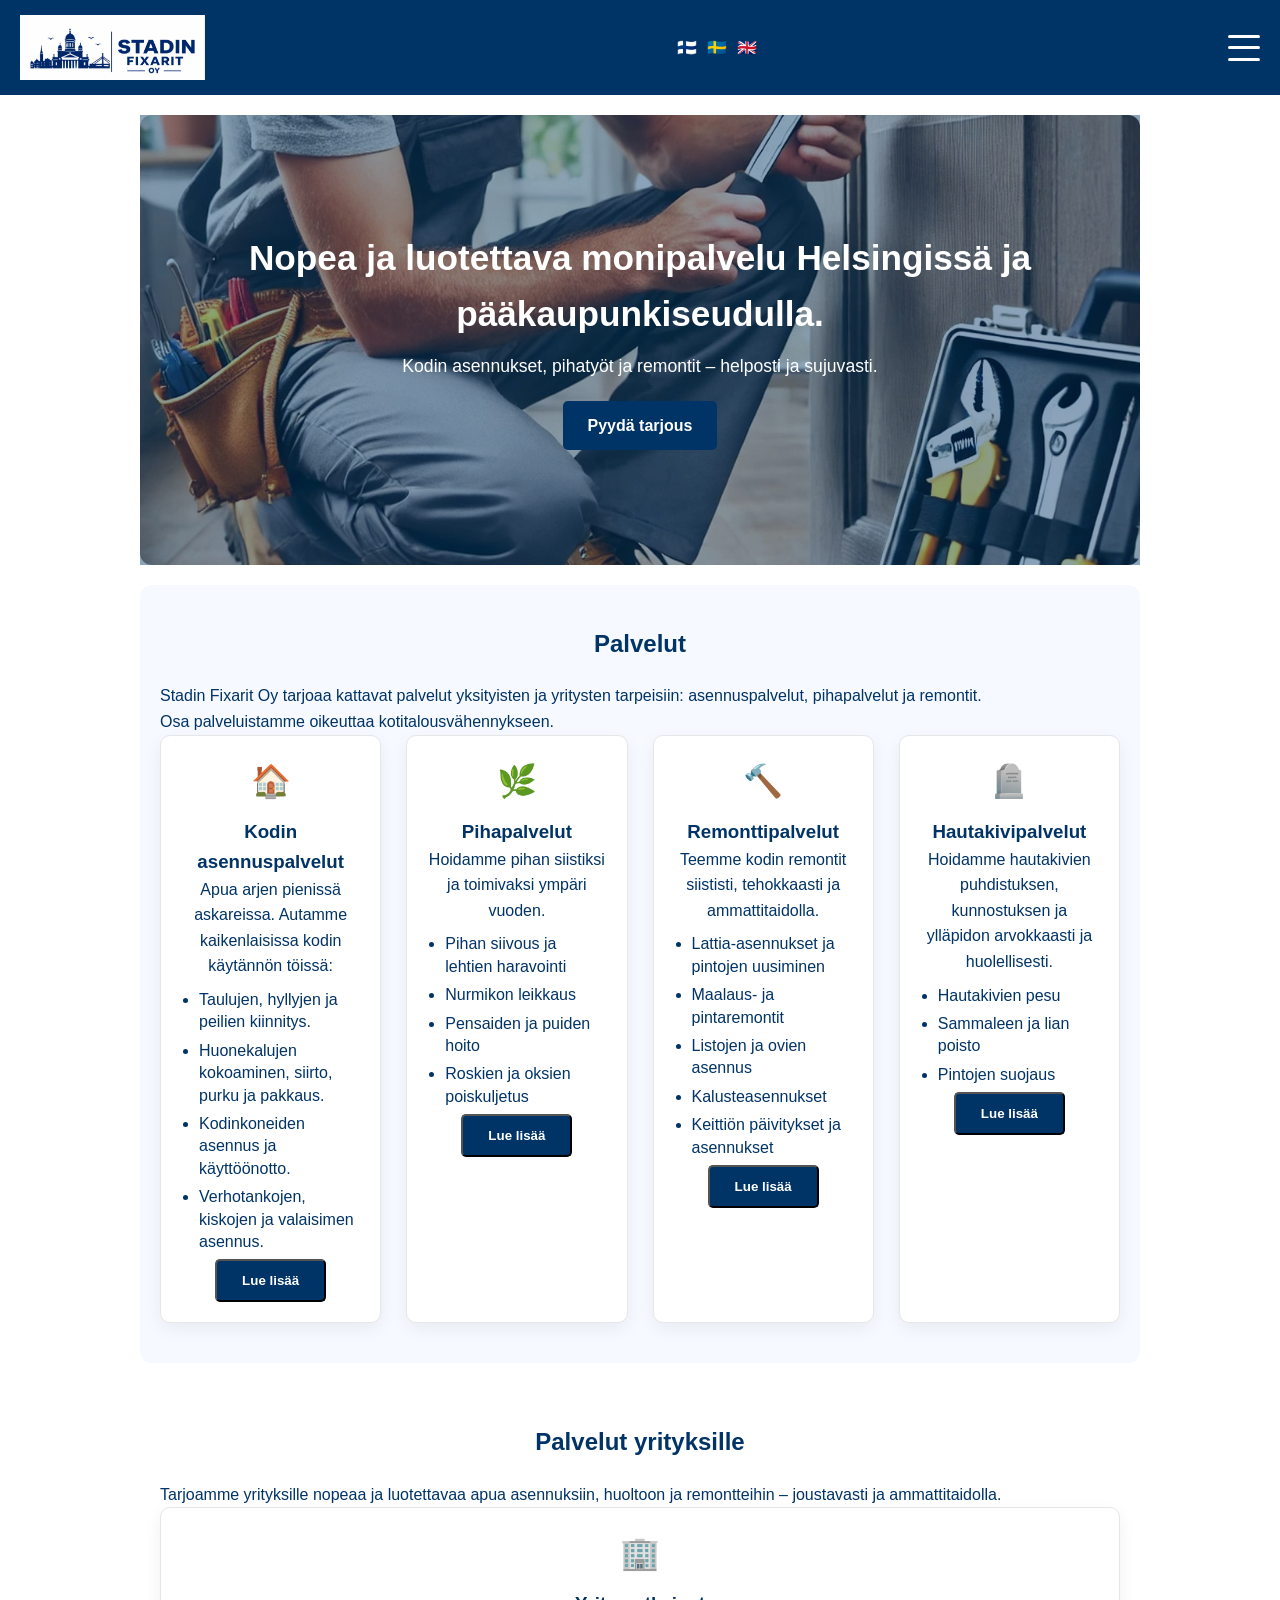
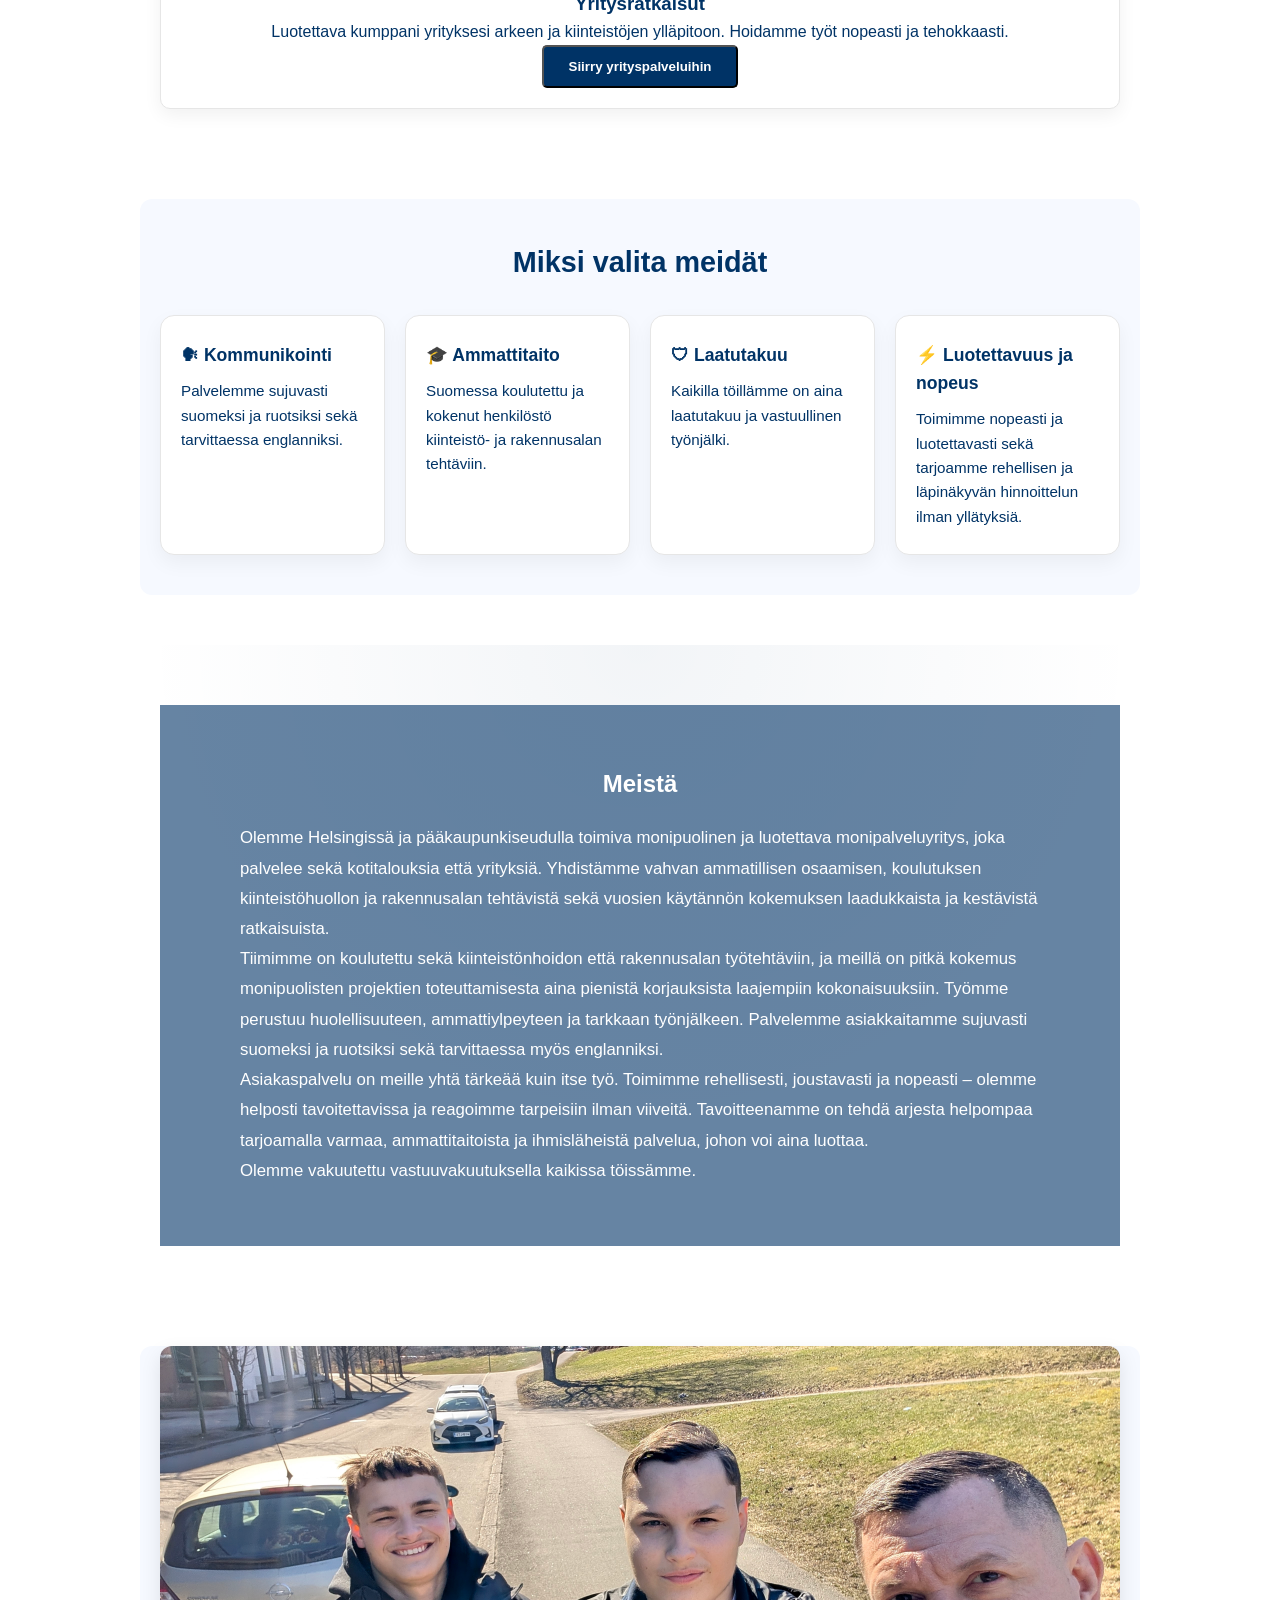
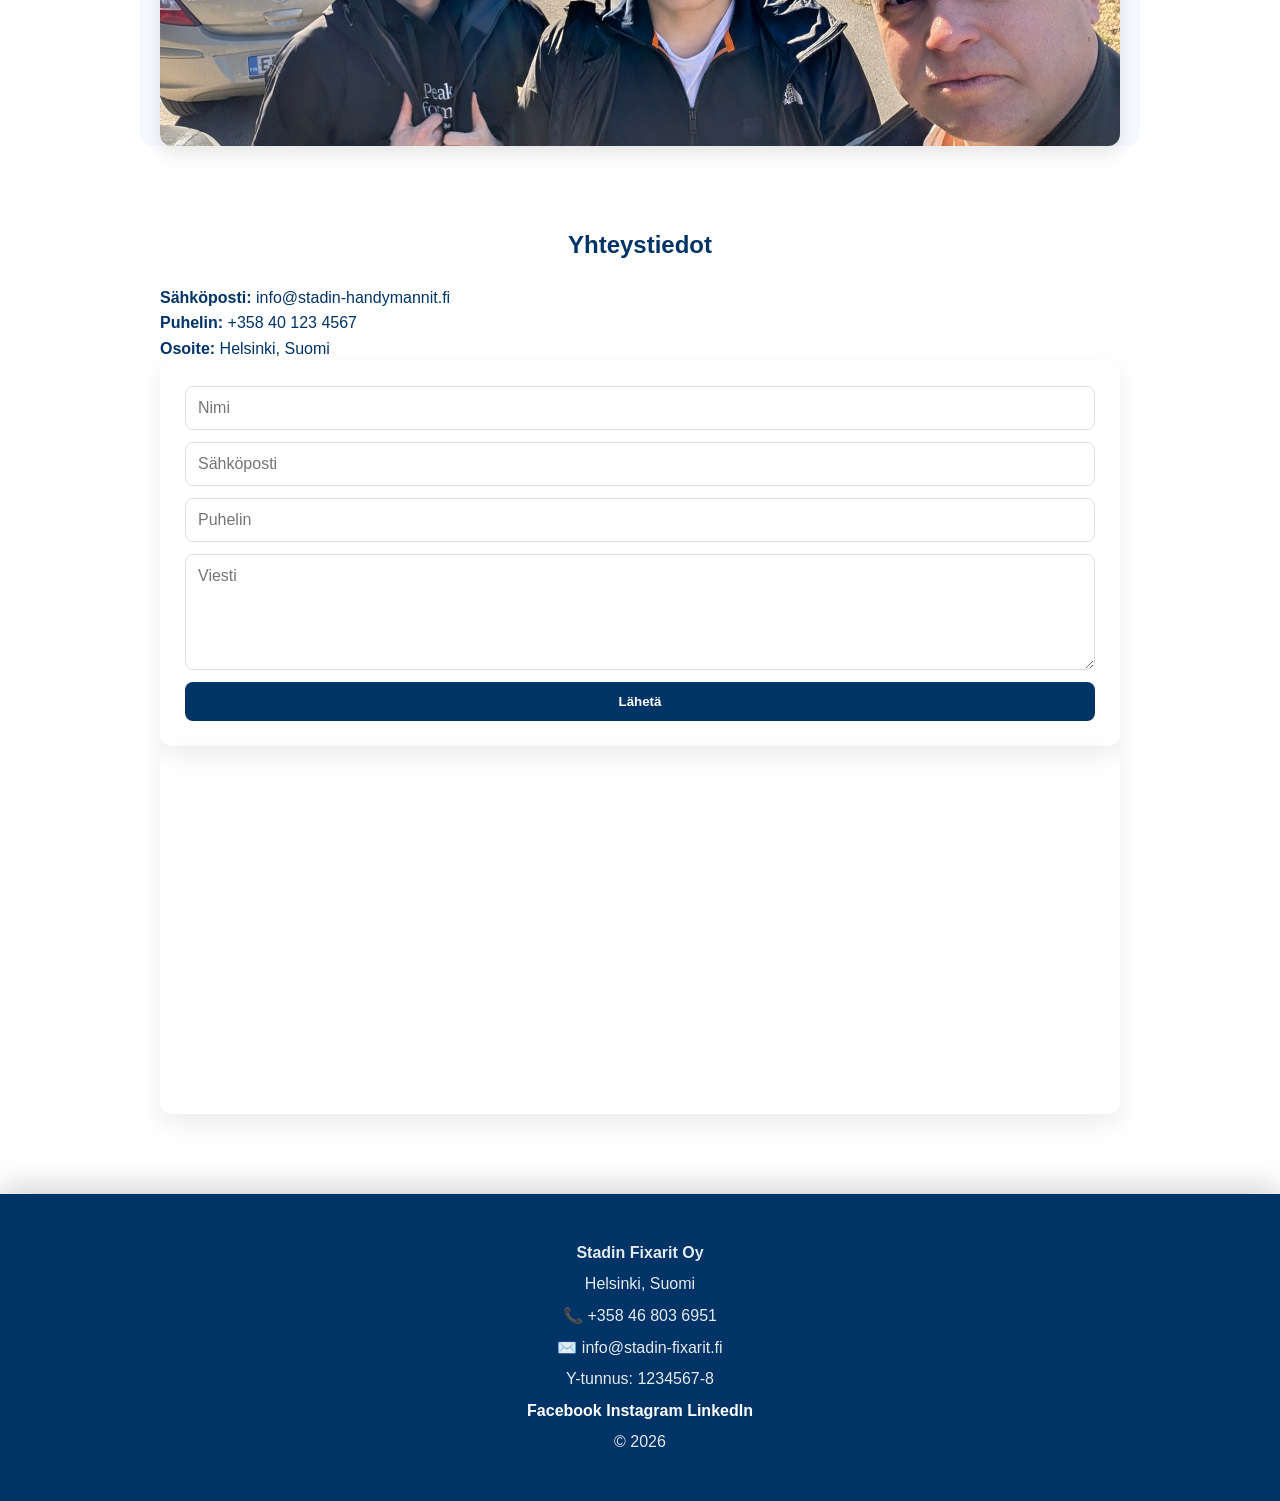
==== index.html @ 9ef8ba0a "Refactor business section in index.html Updated the business section to improve clarity and structur" ====
<!DOCTYPE html>
<html lang="fi">
<head>
    <meta charset="UTF-8">
    <meta name="viewport" content="width=device-width, initial-scale=1.0">
    <title>Stadin Fixarit Oy</title>
    <link rel="stylesheet" href="css/style.css">
</head>
    <script type="text/javascript"> window.$crisp=[];window.CRISP_WEBSITE_ID="c980afcf-02e9-4bbd-a864-83d0c5dd70b5";(function(){ d=document;s=d.createElement("script"); s.src="https://client.crisp.chat/l.js"; s.async=1;d.getElementsByTagName("head")[0].appendChild(s);})(); </script>
<body>

<header>
    <div class="logo">
    <a href="index.html">
        <img src="images/logo2.png" alt="Stadin Fixarit Oy">
    </a>
    </div>

    <div class="lang-switch">
        <span onclick="setLang('fi')">🇫🇮</span>
        <span onclick="setLang('sv')">🇸🇪</span>
        <span onclick="setLang('en')">🇬🇧</span>
    </div>

    <nav>
        <div class="menu" id="menu">

    <!-- HUVUD -->
    <a href="index.html" data-translate="navHome">Etusivu</a>

    <!-- RUBRIK -->
    <div class="menu-section" data-translate="menuServices">
        Palvelut
    </div>

    <a href="kodin-asennuspalvelut.html" data-translate="navInstall">
        Kodin asennuspalvelut
    </a>

    <a href="pihapalvelut.html" data-translate="navGarden">
        Pihapalvelut
    </a>

    <a href="remontti.html" data-translate="navRemontti">
        Remontti
    </a>

    <a href="hautakivipalvelut.html" data-translate="navGrave">
        Hautakivipalvelut
    </a>

    <!-- INFO -->
    <div class="menu-section" data-translate="menuCompany">
        Yritys
    </div>
            
        <a href="yrityksille.html" data-translate="navBusiness">
    Yrityksille
        </a>    

    <a href="index.html#meista" data-translate="navAbout">
        Meistä
    </a>

    <a href="index.html#yhteystiedot" data-translate="navContact">
        Yhteystiedot
    </a>

    <!-- CTA -->
    <a href="index.html#yhteystiedot" class="menu-cta" data-translate="ctaOffer">
        Pyydä tarjous
    </a>

    <!-- BACK -->
    <a href="index.html" class="menu-back" data-translate="backButton">
        ← Takaisin
    </a>

        </div>

        <div class="hamburger" id="hamburger">
            <div></div>
            <div></div>
            <div></div>
        </div>
    </nav>
</header>
    
    <div class="menu-overlay" id="overlay"></div>
<!-- HERO -->
<section id="hero" style="background-image: url('images/hero1-index.jpg');">
    <div class="hero-container">
        <div class="hero-content">
            <h1 data-translate="heroTitle">
                Nopea ja luotettava monipalvelu Helsingissä ja pääkaupunkiseudulla.
            </h1>

            <p data-translate="heroText">
                Kodin asennukset, pihatyöt ja remontit – helposti ja sujuvasti.
            </p>

            <a href="#yhteystiedot" class="cta-button" data-translate="heroCta">
                Pyydä tarjous
            </a>
        </div>
    </div>
</section>

<!-- SERVICES -->
<section id="palvelut" class="services-section">

    <h2 data-translate="servicesTitle">Palvelut</h2>

    <p data-translate="servicesText">
        Stadin Fixarit Oy tarjoaa kattavat palvelut yksityisten ja yritysten tarpeisiin: asennuspalvelut, pihapalvelut ja remontit. Meidän ammattitaitoinen tiimi takaa, että työ tehdään nopeasti, huolellisesti ja asiakkaan toiveiden mukaan.
    </p>
    <p data-translate="taxBenefit">
    Osa palveluistamme oikeuttaa kotitalousvähennykseen.
</p>

    <div class="services-container">

       <a href="kodin-asennuspalvelut.html" class="service-item">
    <div class="icon">🏠</div>

    <h3 data-translate="service1Title">Kodin asennuspalvelut.</h3>

    <p data-translate="service1Intro">
        Apua arjen pienissä askareissa. Autamme kaikenlaisissa kodin käytännön töissä:
    </p>

    <ul>
        <li data-translate="service1List1">Taulujen, hyllyjen ja peilien kiinnitys.</li>
        <li data-translate="service1List2">Huonekalujen kokoaminen, siirto, purku ja pakkaus.</li>
        <li data-translate="service1List3">Kodinkoneiden asennus ja käyttöönotto.</li>
        <li data-translate="service1List4">Verhotankojen, kiskojen ja valaisimen asennus.</li>
    </ul>

    <button class="cta-button" data-translate="service1Btn">Lue lisää</button>
       </a>
        
        <a href="pihapalvelut.html" class="service-item">
    <div class="icon">🌿</div>

    <h3 data-translate="gardenTitle">Pihapalvelut</h3>

    <p data-translate="gardenText">
        Hoidamme pihan siistiksi ja toimivaksi ympäri vuoden.
    </p>

    <ul>
        <li data-translate="gardenList1">Pihan siivous ja lehtien haravointi.</li>
        <li data-translate="gardenList2">Nurmikon ja pensaiden leikkaus.</li>
        <li data-translate="gardenList3">Puunkaato ja raivaus.</li>
        <li data-translate="gardenList4">Lumityöt ja hiekoitus.</li>
    </ul>

    <button class="cta-button" data-translate="gardenBtn">Lue lisää</button>
        </a>

        <a href="remontti.html" class="service-item">
    <div class="icon">🔨</div>

    <h3 data-translate="remonttiTitle">Remonttipalvelut</h3>

    <p data-translate="remonttiText">
        Teemme kodin remontit siististi, tehokkaasti ja ammattitaidolla.
    </p>

    <ul>
        <li data-translate="remonttiList1">Lattia-asennukset ja pintojen uusiminen.</li>
        <li data-translate="remonttiList2">Ovien, listojen ja kalusteiden asennus.</li>
        <li data-translate="remonttiList3">Kylpyhuoneen ja keittiön pienremontit.</li>
        <li data-translate="remonttiList4">Maalaus- ja pintaremontit.</li>
        <li data-translate="remonttiList5">Purku- ja korjaustyöt.</li>
    </ul>

    <button class="cta-button" data-translate="remonttiBtn">Lue lisää</button>
        </a>

        <a href="hautakivipalvelut.html" class="service-item">
    <div class="icon">🪦</div>

    <h3 data-translate="graveTitle">Hautakivipalvelut</h3>

    <p data-translate="graveText">
        Hoidamme hautakivien puhdistuksen, kunnostuksen ja ylläpidon arvokkaasti ja huolellisesti.
    </p>

    <ul>
        <li data-translate="graveList1">Hautakivien suoristus ja huolto.</li>
        <li data-translate="graveList2">Hautakivien puhdistus ja hoito.</li>
        <li data-translate="graveList3">Hautapaikan siistiminen ja ylläpito.</li>
    </ul>

    <button class="cta-button" data-translate="graveBtn">Lue lisää</button>
        </a>

    </div>
</section>

    <!-- SERVICES STYLE BUSINESS SECTION -->
<section class="services-section">

  <h2 data-translate="businessHighlightTitle">
    Palvelut yrityksille
  </h2>

  <p data-translate="businessHighlightText">
    Tarjoamme yrityksille nopeaa ja luotettavaa apua asennuksiin, huoltoon ja remontteihin.
  </p>

  <div class="services-container">

    <a href="yrityksille.html" class="service-item business">

      <div class="icon">🏢</div>

      <h3 data-translate="businessCardTitle">
        Yritysratkaisut
      </h3>

      <p data-translate="businessCardText">
        Luotettava kumppani yrityksesi arkeen ja kiinteistöjen ylläpitoon.
      </p>

      <button class="cta-button" data-translate="businessCardCta">
        Siirry yrityspalveluihin
      </button>

    </a>

  </div>

</section>
    
<section class="trust-section">

    <h2 data-translate="trustTitle"></h2>

    <div class="trust-grid">

        <div class="trust-card">
            <h3 data-translate="trust1Title"></h3>
            <p data-translate="trust1Text"></p>
        </div>

        <div class="trust-card">
            <h3 data-translate="trust2Title"></h3>
            <p data-translate="trust2Text"></p>
        </div>

        <div class="trust-card">
            <h3 data-translate="trust3Title"></h3>
            <p data-translate="trust3Text"></p>
        </div>

        <div class="trust-card">
            <h3 data-translate="trust4Title"></h3>
            <p data-translate="trust4Text"></p>
        </div>

    </div>

</section>
<!-- MEISTÄ -->
<section id="about" class="about-section">
    <div class="about-overlay">
        <div class="about-content">

            <h2 data-translate="aboutTitle">Meistä</h2>

            <p data-translate="aboutText1"></p>
<p data-translate="aboutText2"></p>
<p data-translate="aboutText3"></p>
            
<p data-translate="insurance">
    Olemme vakuutettu vastuuvakuutuksella kaikissa töissämme.
</p>
        </div>
    </div>
</section>

<section class="image-section">
    <img src="images/your-image.jpg" alt="Stadin Handymannit työssä">
</section>

<!-- CONTACT -->
<section id="yhteystiedot" class="contact-section">

    <h2 data-translate="contactTitle">Yhteystiedot</h2>

    <div class="contact-container">

        <div class="contact-info">
            <p><strong data-translate="emailLabel">Sähköposti:</strong> info@stadin-handymannit.fi</p>
            <p><strong data-translate="phoneLabel">Puhelin:</strong> +358 40 123 4567</p>
            <p><strong data-translate="addressLabel">Osoite:</strong> Helsinki, Suomi</p>
        </div>

        <form action="https://formspree.io/f/xwvarbkg" method="POST">
            <input type="text" name="name" data-placeholder="name" placeholder="Nimi" required>
            <input type="email" name="email" data-placeholder="email" placeholder="Sähköposti" required>
            <input type="text" name="phone" data-placeholder="phone" placeholder="Puhelin" required>
            <textarea name="message" data-placeholder="message" placeholder="Viesti" rows="5" required></textarea>

            <input type="text" name="_gotcha" style="display:none">
            <button type="submit" data-translate="submit">Lähetä</button>
        </form>

    </div>

    <div class="map">
        <iframe 
            src="https://www.google.com/maps?q=Helsinki&output=embed"
            width="100%" 
            height="300" 
            style="border:0;" 
            loading="lazy">
        </iframe>
    </div>

</section>

<!-- FOOTER -->
<footer>
    <p><strong>Stadin Fixarit Oy</strong></p>

    <p data-translate="footerLocation">Helsinki, Suomi</p>
    <p>📞 +358 46 803 6951</p>
    <p>✉️ info@stadin-fixarit.fi</p>

    <p data-translate="footerBusinessId">Y-tunnus: 1234567-8</p>

    <div class="social-links">
        <a href="#" data-translate="facebook">Facebook</a>
        <a href="#" data-translate="instagram">Instagram</a>
        <a href="#" data-translate="linkedin">LinkedIn</a>
    </div>

    <p>© 2026</p>
</footer>

<script src="js/script.js"></script>
<script src="js/lang.js"></script>
</body>
</html>
---- css/style.css ----
/* =========================
   RESET
========================= */
* {
    margin: 0;
    padding: 0;
    box-sizing: border-box;
}

html {
  scroll-behavior: smooth;
}

section {
  scroll-margin-top: 90px;
}
body {
    font-family: Arial, sans-serif;
    background: #ffffff;
    color: #003366;
    line-height: 1.6;
}

/* =========================
   HEADER
========================= */
header {
    background: #003366;
    color: #ffffff;
    padding: 15px 20px;
    display: flex;
    justify-content: space-between;
    align-items: center;
    position: sticky;
    top: 0;
    z-index: 1000;
}

.logo {
    font-weight: 700;
    font-size: 1.6rem;
}
/* LOGO IMAGE */
.logo img {
    height: 90px;
    width: auto;
    display: block;
}
.hamburger {
    display: flex; /* ÄNDRA denna rad */
    flex-direction: column;
    justify-content: space-between;
    width: 32px;
    height: 26px;
    cursor: pointer;
    z-index: 1100;
}

.hamburger div {
    width: 100%;
    height: 3px;
    background: #ffffff;
    border-radius: 2px;
    transition: 0.3s; 
}



/* =========================
   HERO (INDEX LIGHT VERSION)
========================= */
#hero {
    position: relative;
    min-height: 450px;
    display: flex;
    align-items: center;
    justify-content: center;
    padding: 40px 20px;
    background: linear-gradient(135deg, #e6f0ff, #ffffff);
    color: #003366;
}

.hero-container {
    text-align: center;
    max-width: 900px;
}

.hero-container h1 {
    font-size: 2.2rem;
    margin-bottom: 10px;
}

.hero-container p {
    font-size: 1.1rem;
    margin-bottom: 20px;
}

/* =========================
   SERVICES (INDEX CARDS)
========================= */
.services-container {
    display: flex;
    flex-wrap: wrap;
    gap: 20px;
    justify-content: center;
}

.service-item {
    flex: 1 1 250px;
    background: #e6f0ff;
    padding: 20px;
    border-radius: 10px;
    text-align: center;
    text-decoration: none;
    color: #003366;
    transition: 0.3s;
}

.service-item:hover {
    transform: translateY(-6px);
    box-shadow: 0 10px 20px rgba(0,0,0,0.1);
}

.service-item .icon {
    font-size: 2rem;
    margin-bottom: 10px;
}
.service-item ul {
    text-align: left;
    padding-left: 18px;
    margin-top: 10px;
}

.service-item li {
    text-align: left;
    margin-bottom: 6px;
    line-height: 1.4;
}
/* =========================
   ABOUT + CONTACT
========================= */
section {
    padding: 40px 20px;
    max-width: 1000px;
    margin: 20px auto;
}

h2 {
    text-align: center;
    margin-bottom: 20px;
}

/* =========================
   CTA BUTTON
========================= */
.cta-button {
    display: inline-block;
    padding: 12px 25px;
    background: #003366;
    color: #ffffff;
    border-radius: 5px;
    text-decoration: none;
    font-weight: 700;
}

/* =========================
   FOOTER
========================= */
footer {
    text-align: center;
    padding: 40px 20px;
    background: #003366; /* samma som header */
    color: #ffffff;
    margin-top: 40px;
}

/* valfritt: gör text lite snyggare */
footer p {
    margin: 6px 0;
    opacity: 0.9;
}

/* länkar i footer */
footer a {
    color: #ffffff;
    text-decoration: none;
    font-weight: 600;
}

footer a:hover {
    text-decoration: underline;
}
footer {
    box-shadow: 0 -10px 25px rgba(0,0,0,0.15);
}
/* =========================
   MOBILE
========================= */
@media (max-width: 768px) {
    
    .hamburger {
        display: flex;
    }

    #hero h1 {
        font-size: 1.6rem;
    }
}
/* LOGO MOBILE */
    .logo img {
        height: 65px;
    }
}
/* =========================
   CONTACT (PREMIUM LAYOUT)
========================= */

.contact-container {
    display: flex;
    gap: 30px;
    align-items: stretch;
    flex-wrap: wrap;
}

/* FORMULÄR */
.contact-container form {
    flex: 1;
    min-width: 280px;
    background: #ffffff;
    padding: 25px;
    border-radius: 12px;
    box-shadow: 0 10px 25px rgba(0,0,0,0.08);
    display: flex;
    flex-direction: column;
    gap: 12px;
}

/* INPUT FIELDS */
.contact-container input,
.contact-container textarea {
    width: 100%;
    padding: 12px;
    border: 1px solid #ddd;
    border-radius: 8px;
    font-size: 1rem;
    outline: none;
    transition: 0.3s;
    font-family: Arial, sans-serif;
}

.contact-container input:focus,
.contact-container textarea:focus {
    border-color: #003366;
    box-shadow: 0 0 0 3px rgba(0,51,102,0.1);
}

/* KNAPP (form submit) */
.contact-container button {
    padding: 12px;
    background: #003366;
    color: #ffffff;
    border: none;
    border-radius: 8px;
    font-weight: 700;
    cursor: pointer;
    transition: 0.3s;
}

.contact-container button:hover {
    background: #002244;
}

/* GOOGLE MAPS */
.map {
    flex: 1;
    min-width: 280px;
    border-radius: 12px;
    overflow: hidden;
    box-shadow: 0 10px 25px rgba(0,0,0,0.08);
}

.map iframe {
    width: 100%;
    height: 100%;
    min-height: 360px;
    border: 0;
}

/* MOBILE FIX */
@media (max-width: 768px) {
    .contact-container {
        flex-direction: column;
    }

    .map iframe {
        min-height: 250px;
    }
}
#hero {
    position: relative;
    min-height: 450px;
    display: flex;
    align-items: center;
    justify-content: center;
    padding: 40px 20px;
    background-size: cover;
    background-position: center;
    background-repeat: no-repeat;
    color: #ffffff;
}

#hero::before {
    content: "";
    position: absolute;
    inset: 0;
    background: rgba(0, 51, 102, 0.45);
}

.hero-container {
    position: relative;
    z-index: 1;
    text-align: center;
    max-width: 900px;
}
body.index #hero {
    background-image: url("../images/hero-index.jpg");
}

body.pihapalvelut #hero {
    background-image: url("../images/pihapalvelut.jpg");
}

body.remontti #hero {
    background-image: url("../images/remontti.jpg");
}

body.kodin-asennus #hero {
    background-image: url("../images/kodin-asennus.jpg");
}

body.hautakivipalvelut #hero {
    background-image: url("../images/hautakivi.jpg");
}
@media (max-width: 768px) {
    #hero {
        min-height: 300px;
        padding: 30px 15px;
    }
}

/* =========================
 IMAGE SECTION
}======================== */
.image-section {
    max-width: 1000px;
    margin: 40px auto;
    padding: 0 20px;
}

.image-section img {
    width: 100%;
    height: auto;
    max-height: 400px;
    object-fit: cover;
    border-radius: 12px;
    display: block;
    box-shadow: 0 8px 20px rgba(0,0,0,0.1);
}

.image-section img:hover {
    transform: scale(1.02);
    transition: 0.3s ease;
}

.lang-switch {
    display: flex;
    gap: 10px;
    align-items: center;
}

.lang-switch a {
    font-size: 1.3rem;
    text-decoration: none;
    transition: transform 0.2s;
}

.lang-switch a:hover {
    transform: scale(1.2);
}
/* SIDEMENU */
/* SIDEBAR MENU */
.menu {
    position: fixed;
    top: 0;
    right: -300px;
    width: 260px;
    height: 100%;
    background: #003366;
    display: flex;
    flex-direction: column;
    gap: 20px;
    padding: 80px 20px;
    transition: 0.3s ease;
    z-index: 1000;
}

.menu.active {
    right: 0;
}

.menu a {
    color: white;
    text-decoration: none;
    font-weight: 700;
}

/* OVERLAY */
.menu-overlay {
    position: fixed;
    top: 0;
    left: 0;
    width: 100%;
    height: 100%;
    background: rgba(0,0,0,0.4);
    opacity: 0;
    pointer-events: none;
    transition: 0.3s;
    z-index: 900;
}

.menu-overlay.active {
    opacity: 1;
    pointer-events: all;
}
/* =========================
   PREMIUM SECTION UPGRADE
   (safe override - no breaking changes)
========================= */

/* Generell section-lyft */
section {
    border-radius: 12px;
    transition: all 0.3s ease;
}

/* Alternating background för djup */
section:nth-of-type(even) {
    background: #f6f9ff;
}

section:nth-of-type(odd) {
    background: #ffffff;
}

/* Hover-känsla (subtil premium touch) */
section:hover {
    transform: translateY(-2px);
}

/* =========================
   PALVELUT / SERVICES GRID UPGRADE
========================= */

.services-container {
    display: grid;
    grid-template-columns: repeat(auto-fit, minmax(220px, 1fr));
    gap: 25px;
}

/* Lite mer “card premium” */
.service-item {
    background: #ffffff;
    border: 1px solid #e6e6e6;
    box-shadow: 0 6px 18px rgba(0,0,0,0.06);
}

/* hover förbättring */
.service-item:hover {
    transform: translateY(-6px);
    box-shadow: 0 12px 30px rgba(0,0,0,0.12);
}

/* =========================
   MEISTÄ / ABOUT PREMIUM FEEL
========================= */

#about {
    position: relative;
    padding: 60px 20px;
}

#about p {
    font-size: 1.05rem;
    max-width: 800px;
    margin: 0 auto;
    line-height: 1.8;
}

/* liten “story highlight” känsla */
#about::before {
    content: "";
    position: absolute;
    inset: 0;
    background: radial-gradient(circle at top, rgba(0,51,102,0.05), transparent 60%);
    pointer-events: none;
}
#about {
    position: relative;
    background: url("../images/about.jpg") center/cover no-repeat;
    color: #ffffff;
}
#about .about-content {
    position: relative;
    z-index: 2;
}
#about .about-overlay {
    background: rgba(0, 51, 102, 0.6);
    padding: 60px 20px;
}
/* =========================
   MOBILE IMPROVEMENTS
========================= */

@media (max-width: 768px) {
    section {
        margin: 10px;
        padding: 25px 15px;
    }

    .service-item:hover {
        transform: none;
    }

    #about .about-overlay {
        padding: 40px 15px;
    }
}
/* =========================
   TRUST SECTION (PREMIUM SAFE)
========================= */

.trust-section {
    max-width: 1000px;
    margin: 50px auto;
    padding: 40px 20px;
    text-align: center;
}

.trust-section h2 {
    margin-bottom: 30px;
    font-size: 1.8rem;
    color: #003366;
}

/* GRID */
.trust-grid {
    display: grid;
    grid-template-columns: repeat(auto-fit, minmax(220px, 1fr));
    gap: 20px;
}

/* CARD */
.trust-card {
    background: #ffffff;
    border-radius: 14px;
    padding: 25px 20px;
    border: 1px solid #e6e6e6;
    box-shadow: 0 8px 20px rgba(0,0,0,0.05);
    transition: all 0.3s ease;
    text-align: left;
}

/* HOVER */
.trust-card:hover {
    transform: translateY(-5px);
    box-shadow: 0 15px 35px rgba(0,0,0,0.12);
}

/* TITLE */
.trust-card h3 {
    margin-bottom: 10px;
    font-size: 1.1rem;
    color: #003366;
}

/* TEXT */
.trust-card p {
    font-size: 0.95rem;
    line-height: 1.6;
}

/* MOBILE SAFE */
@media (max-width: 768px) {
    .trust-section {
        padding: 30px 15px;
        margin: 30px auto;
    }

    .trust-card {
        padding: 20px 15px;
    }

    .trust-section h2 {
        font-size: 1.4rem;
    }
}
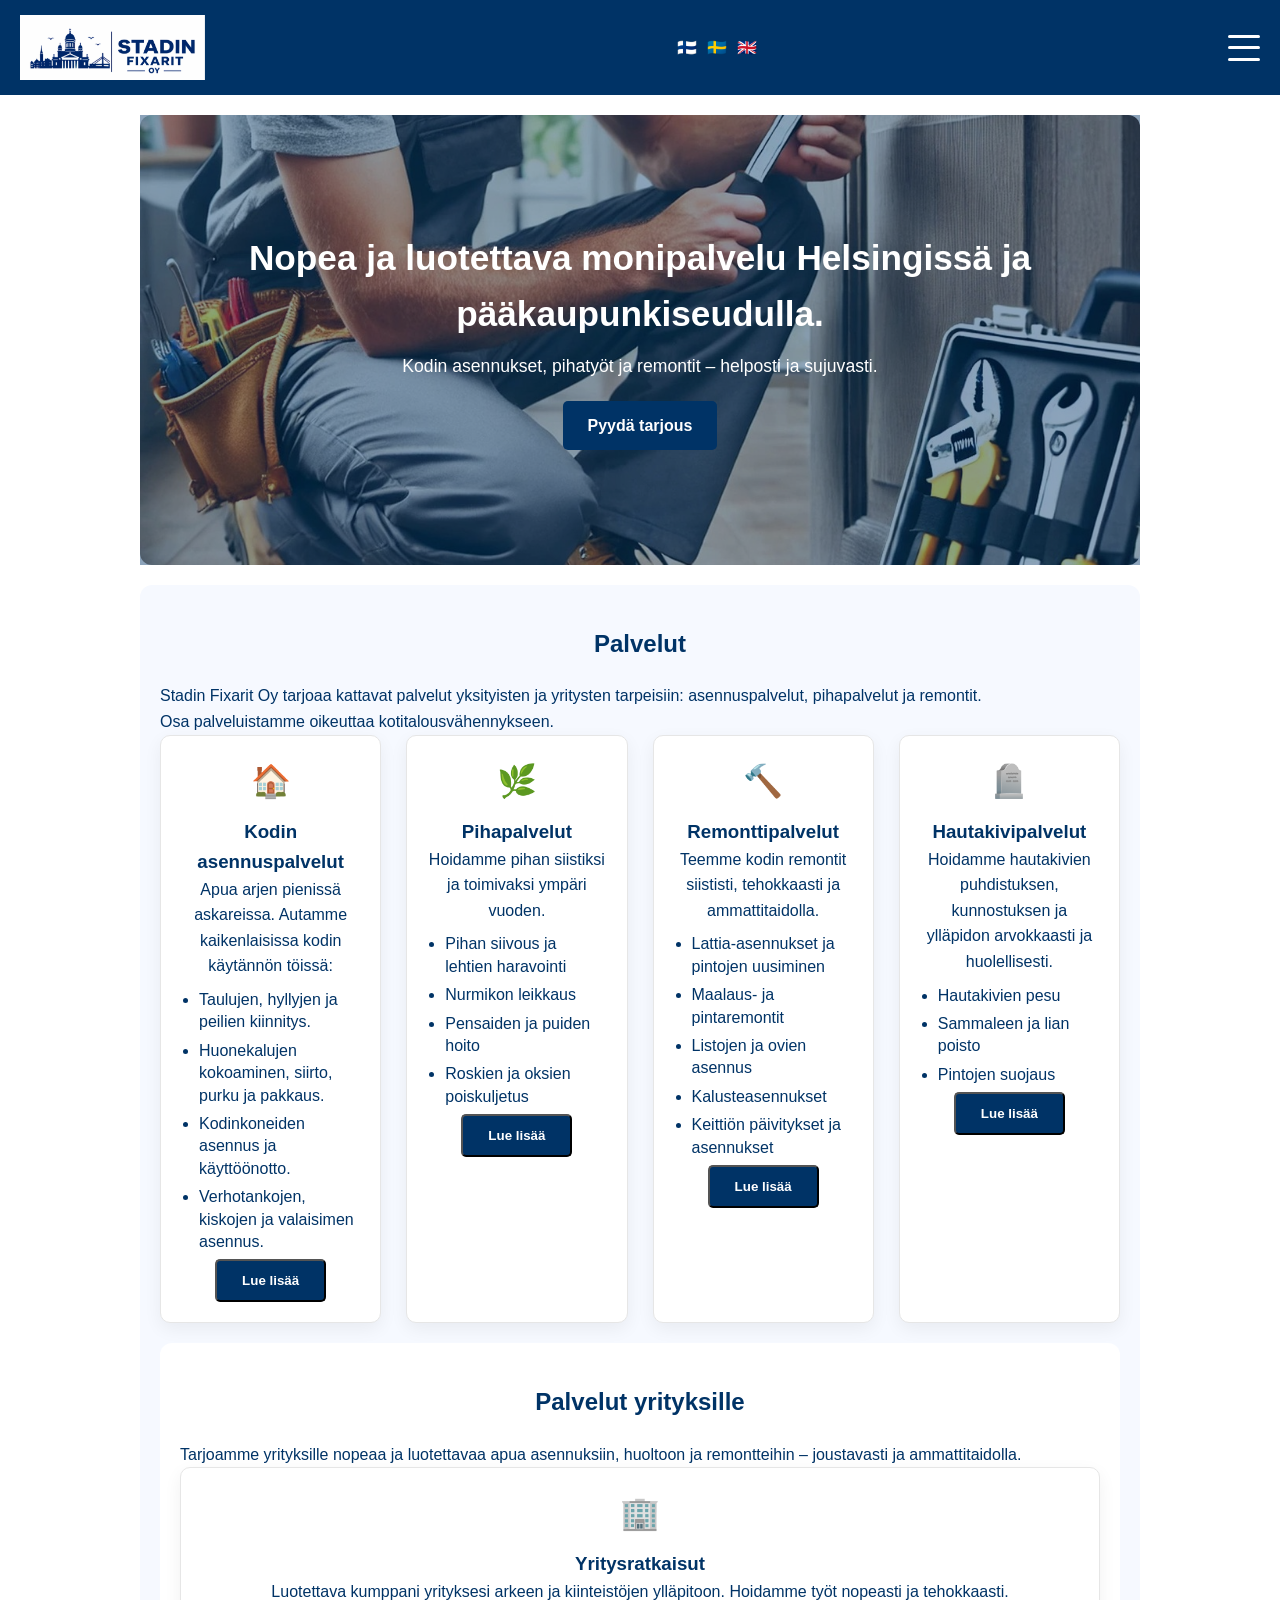
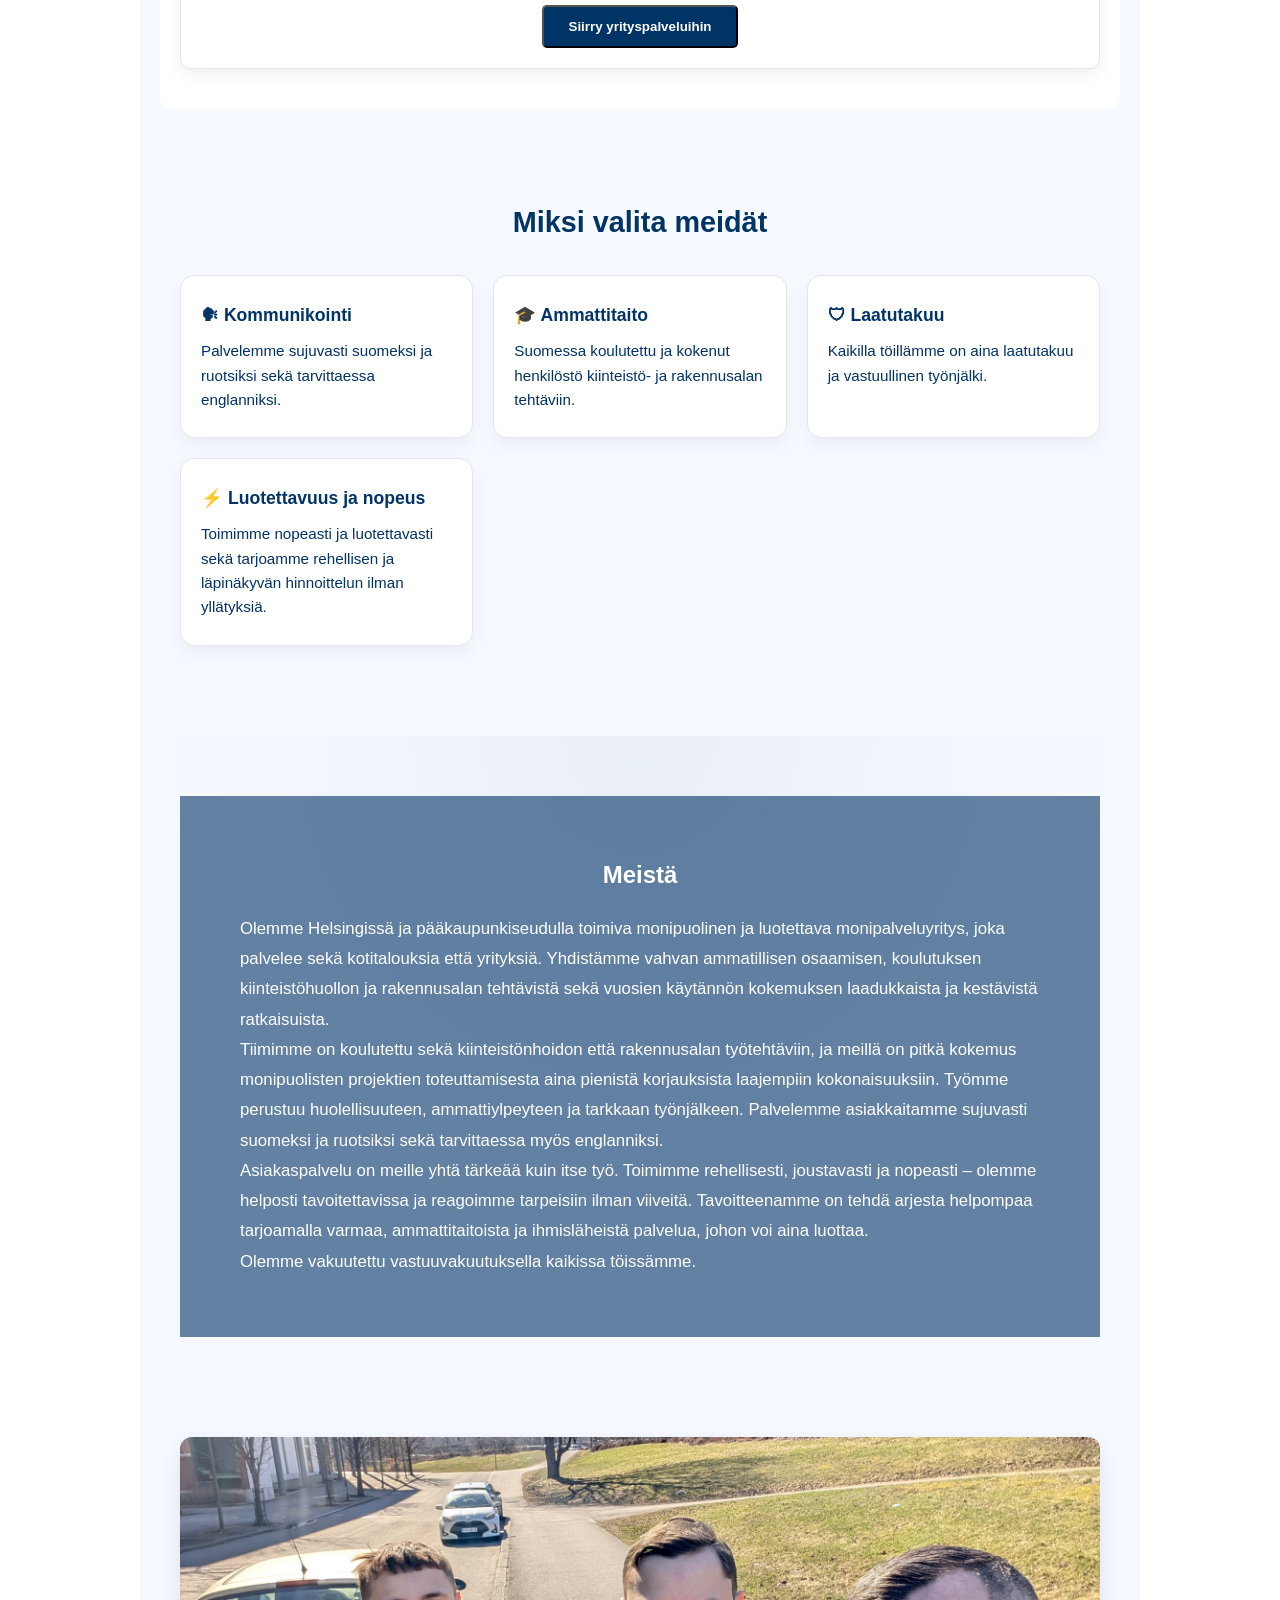
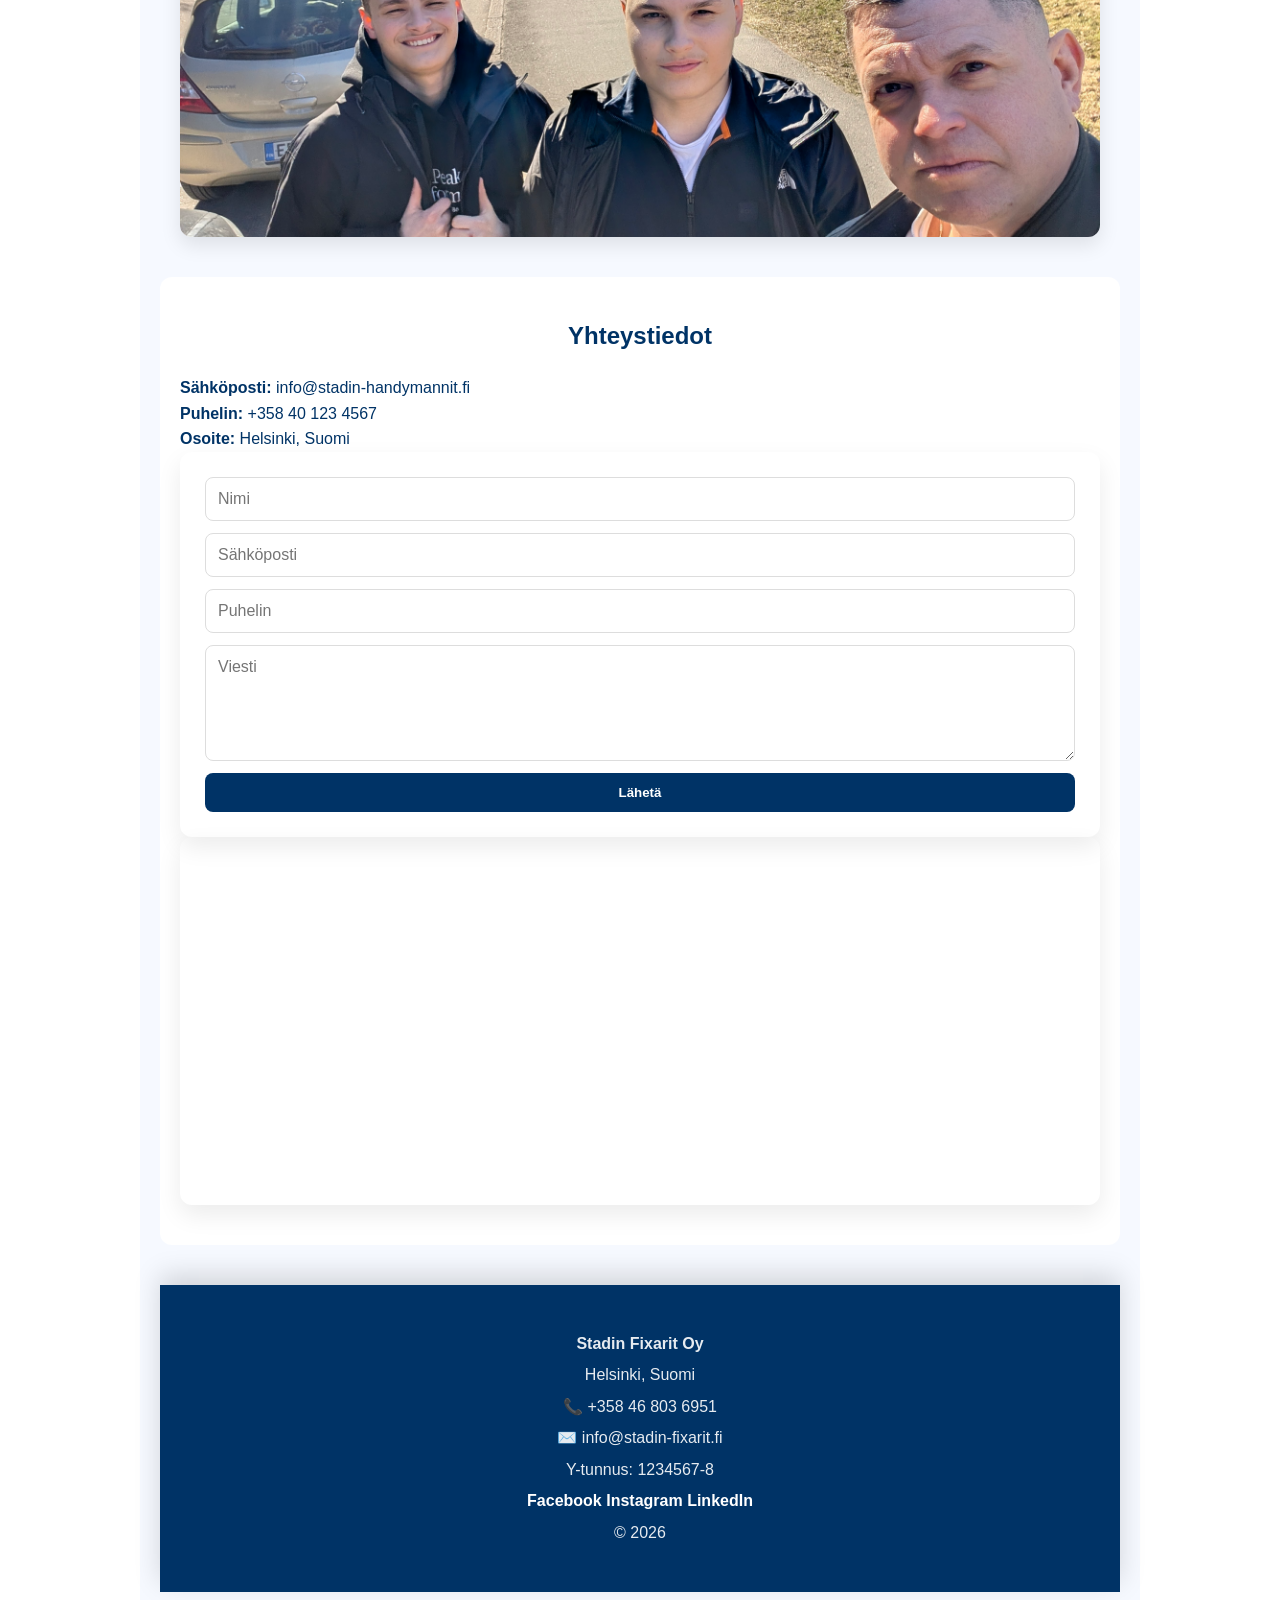
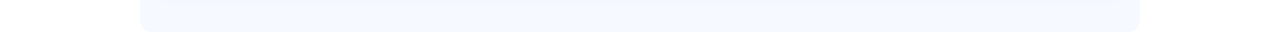
==== commit 22ca7355: "Refactor services section for improved structure Updated section labels and classes in the services " ====
--- a/index.html
+++ b/index.html
@@ -197,22 +197,25 @@
         </a>
 
     </div>
-</section>
 
     <!-- SERVICES STYLE BUSINESS SECTION -->
 <section class="services-section">
 
-  <h2 data-translate="businessHighlightTitle">
+  <!-- INTRO (kan behålla businessLabel) -->
+  <div class="section-label" data-translate="businessLabel"></div>
+
+  <h2 class="section-intro" data-translate="businessHighlightTitle">
     Palvelut yrityksille
   </h2>
 
-  <p data-translate="businessHighlightText">
+  <p class="section-intro-text" data-translate="businessHighlightText">
     Tarjoamme yrityksille nopeaa ja luotettavaa apua asennuksiin, huoltoon ja remontteihin.
   </p>
 
+  <!-- CARD AREA (EXAKT samma som services) -->
   <div class="services-container">
 
-    <a href="yrityksille.html" class="service-item business">
+    <a href="yrityksille.html" class="service-item">
 
       <div class="icon">🏢</div>
 
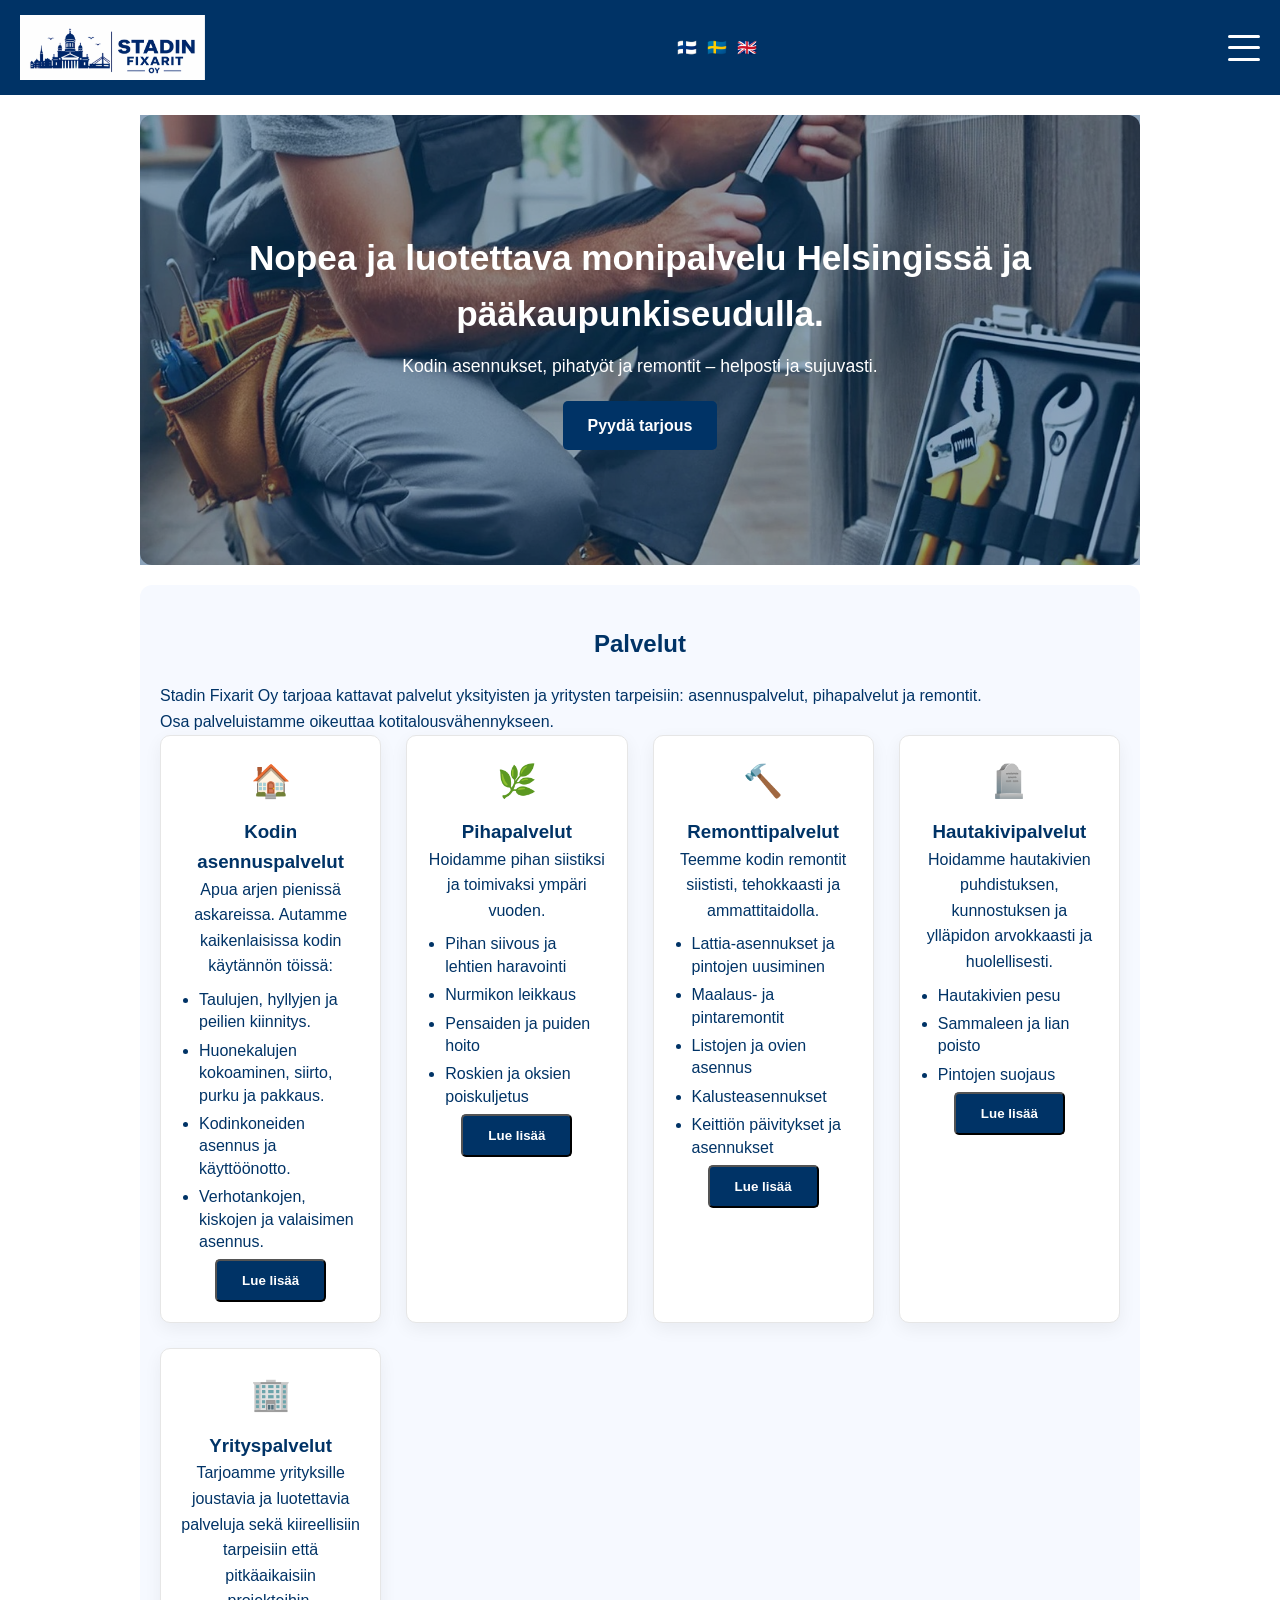
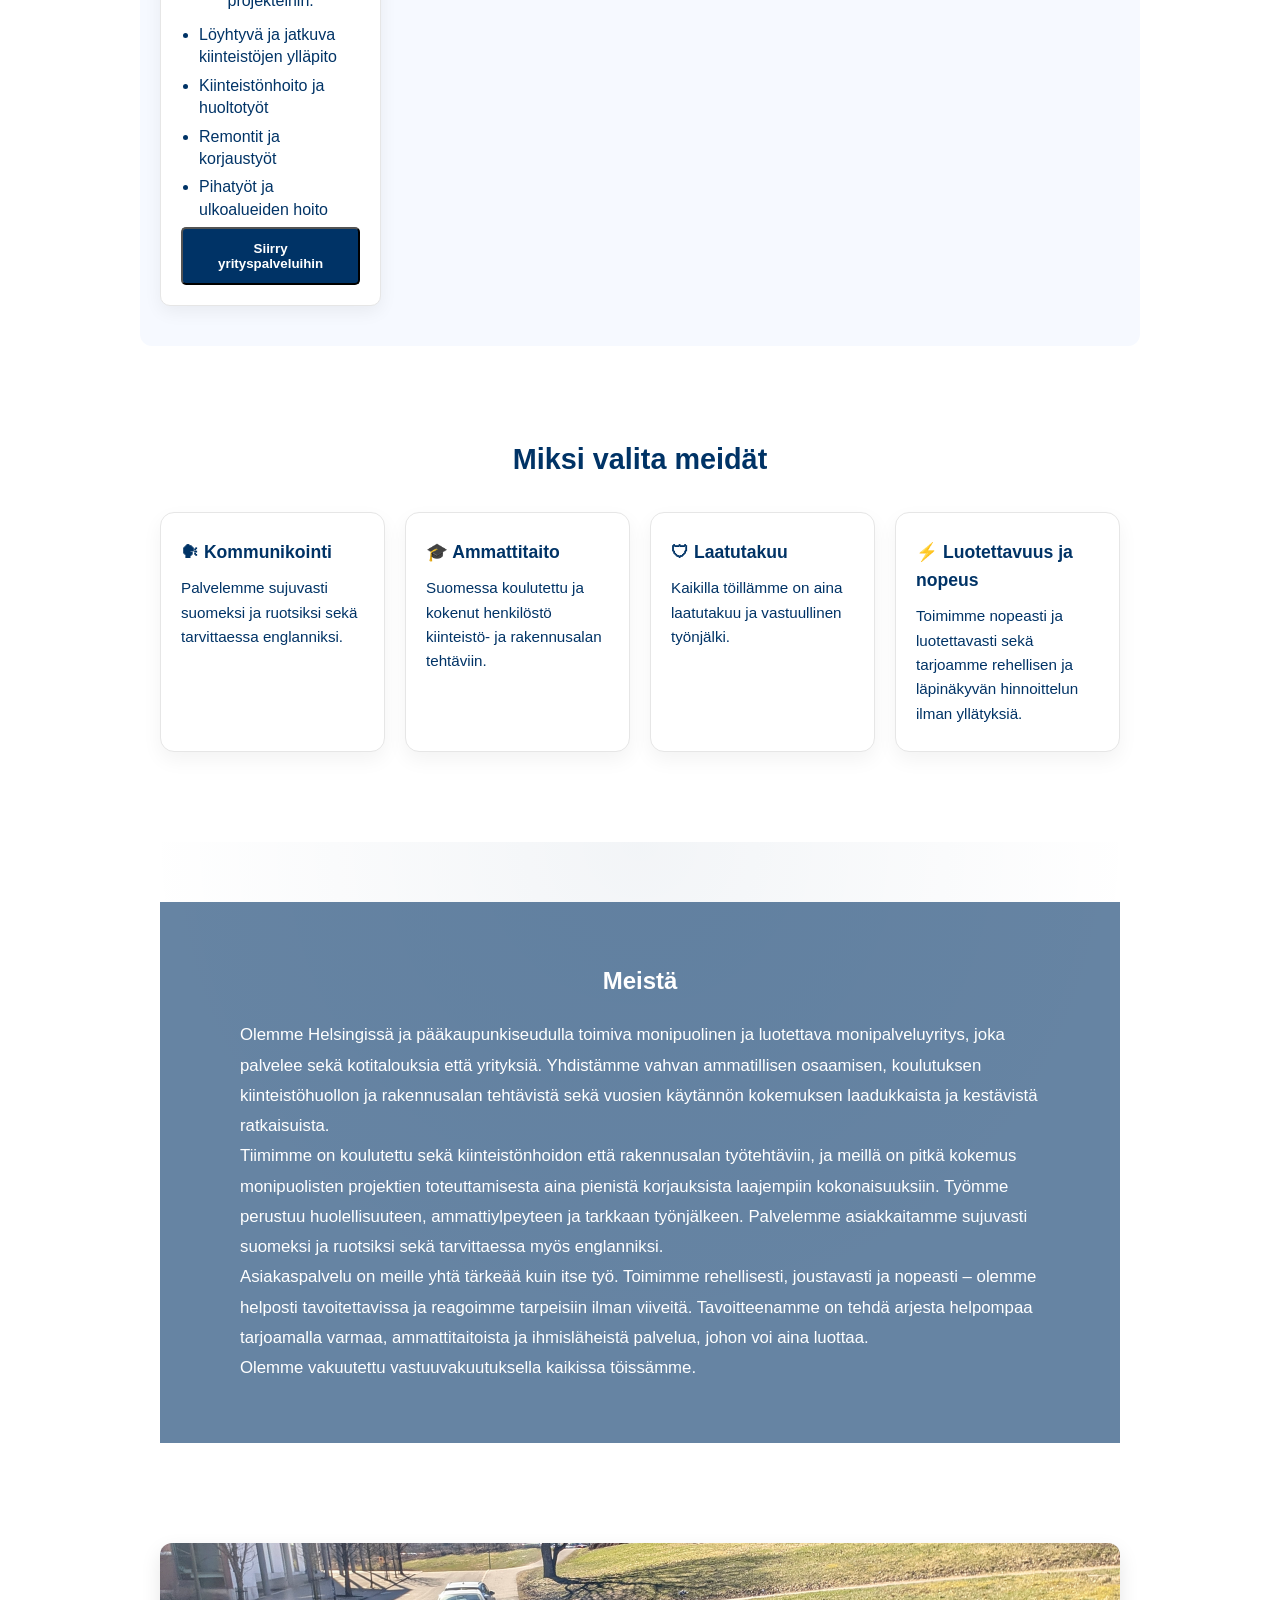
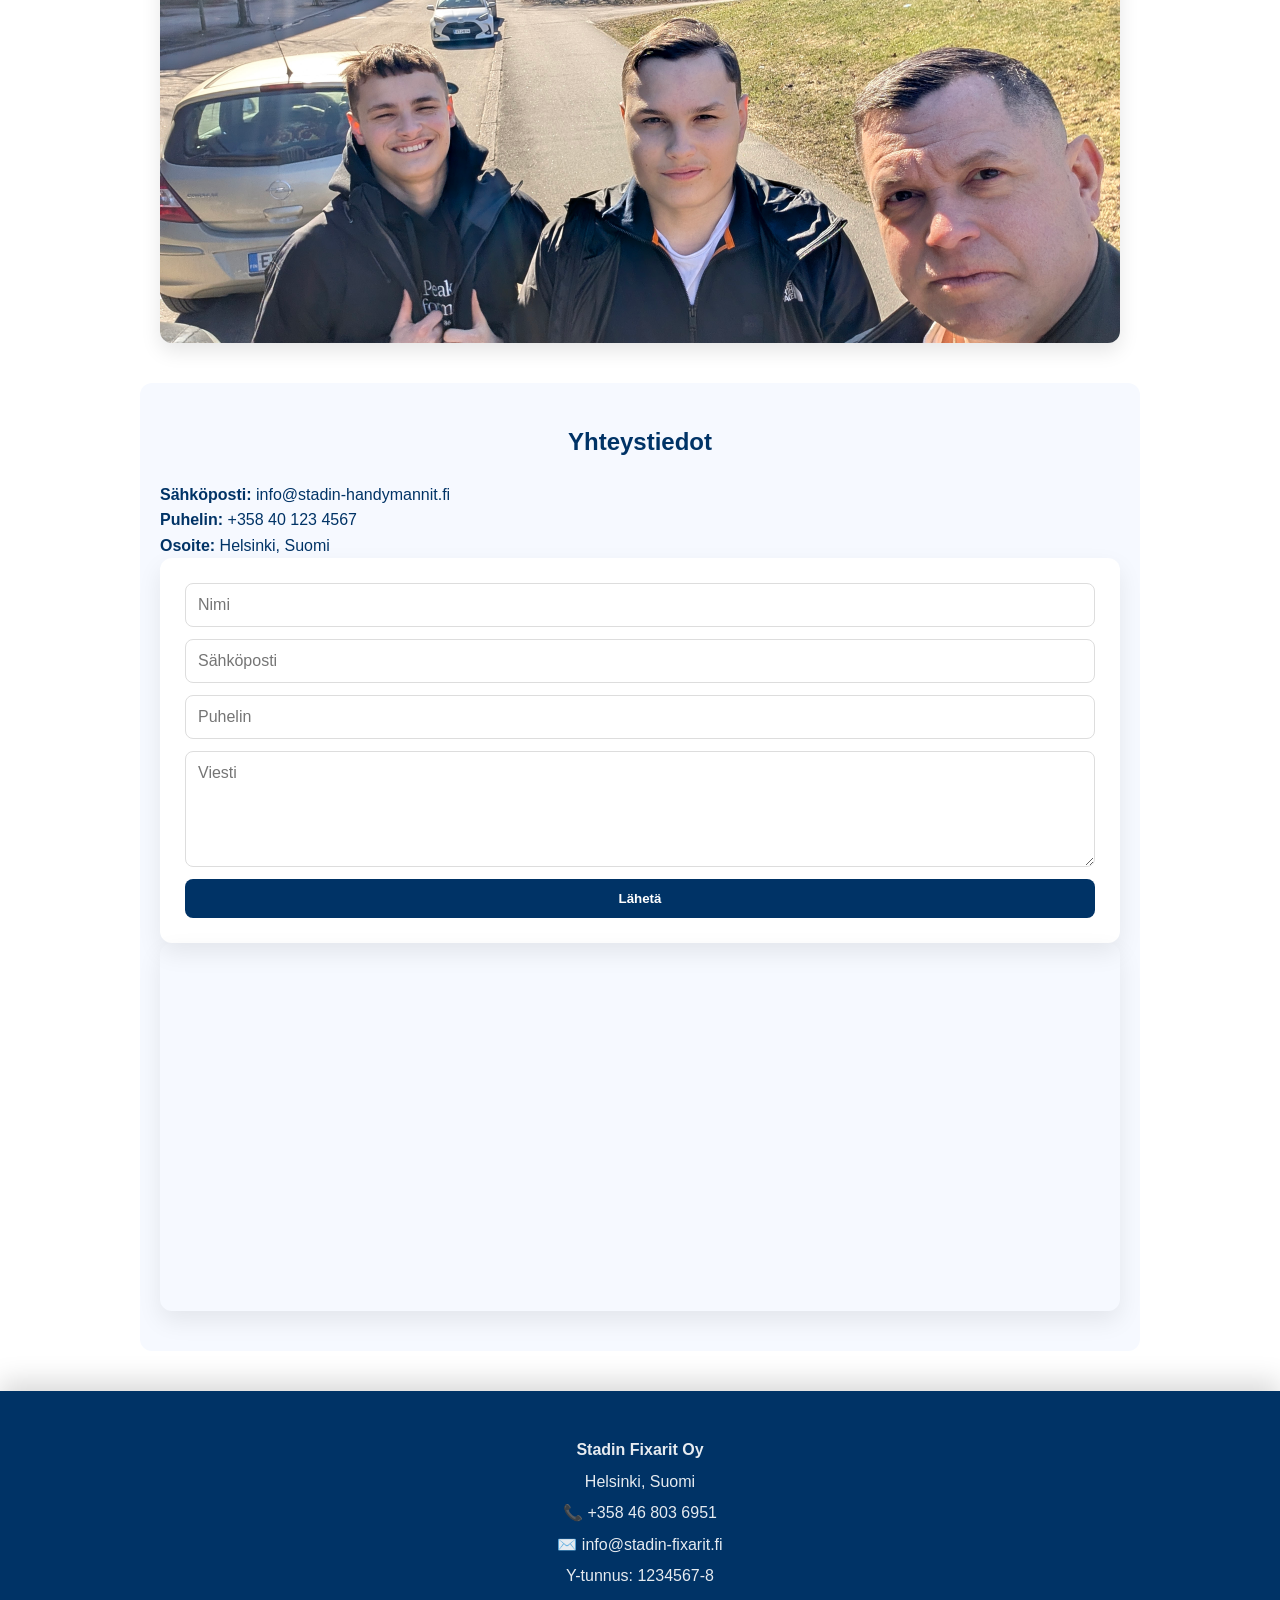
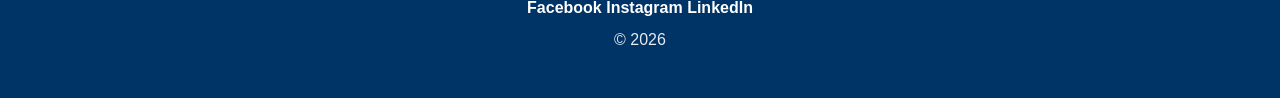
==== commit e181d6d7: "Refactor business services section in index.html" ====
--- a/index.html
+++ b/index.html
@@ -196,43 +196,31 @@
     <button class="cta-button" data-translate="graveBtn">Lue lisää</button>
         </a>
 
-    </div>
-
-    <!-- SERVICES STYLE BUSINESS SECTION -->
-<section class="services-section">
-
-  <!-- INTRO (kan behålla businessLabel) -->
-  <div class="section-label" data-translate="businessLabel"></div>
-
-  <h2 class="section-intro" data-translate="businessHighlightTitle">
-    Palvelut yrityksille
-  </h2>
-
-  <p class="section-intro-text" data-translate="businessHighlightText">
-    Tarjoamme yrityksille nopeaa ja luotettavaa apua asennuksiin, huoltoon ja remontteihin.
-  </p>
-
-  <!-- CARD AREA (EXAKT samma som services) -->
-  <div class="services-container">
-
-    <a href="yrityksille.html" class="service-item">
-
-      <div class="icon">🏢</div>
-
-      <h3 data-translate="businessCardTitle">
-        Yritysratkaisut
-      </h3>
-
-      <p data-translate="businessCardText">
-        Luotettava kumppani yrityksesi arkeen ja kiinteistöjen ylläpitoon.
-      </p>
-
-      <button class="cta-button" data-translate="businessCardCta">
+<a href="yrityksille.html" class="service-item">
+
+    <div class="icon">🏢</div>
+
+    <h3 data-translate="businessTitle">
+        Yrityspalvelut
+    </h3>
+
+    <p data-translate="businessIntroText">
+        Tarjoamme yrityksille joustavia ja luotettavia palveluja sekä kiireellisiin tarpeisiin että pitkäaikaisiin projekteihin.
+    </p>
+
+    <ul>
+        <li data-translate="businessList1">Löyhtyvä ja jatkuva kiinteistöjen ylläpito</li>
+        <li data-translate="businessList2">Kiinteistönhoito ja huoltotyöt</li>
+        <li data-translate="businessList3">Remontit ja korjaustyöt</li>
+        <li data-translate="businessList4">Pihatyöt ja ulkoalueiden hoito</li>
+    </ul>
+
+    <button class="cta-button" data-translate="businessCta">
         Siirry yrityspalveluihin
-      </button>
-
-    </a>
-
+    </button>
+
+</a>
+    
   </div>
 
 </section>
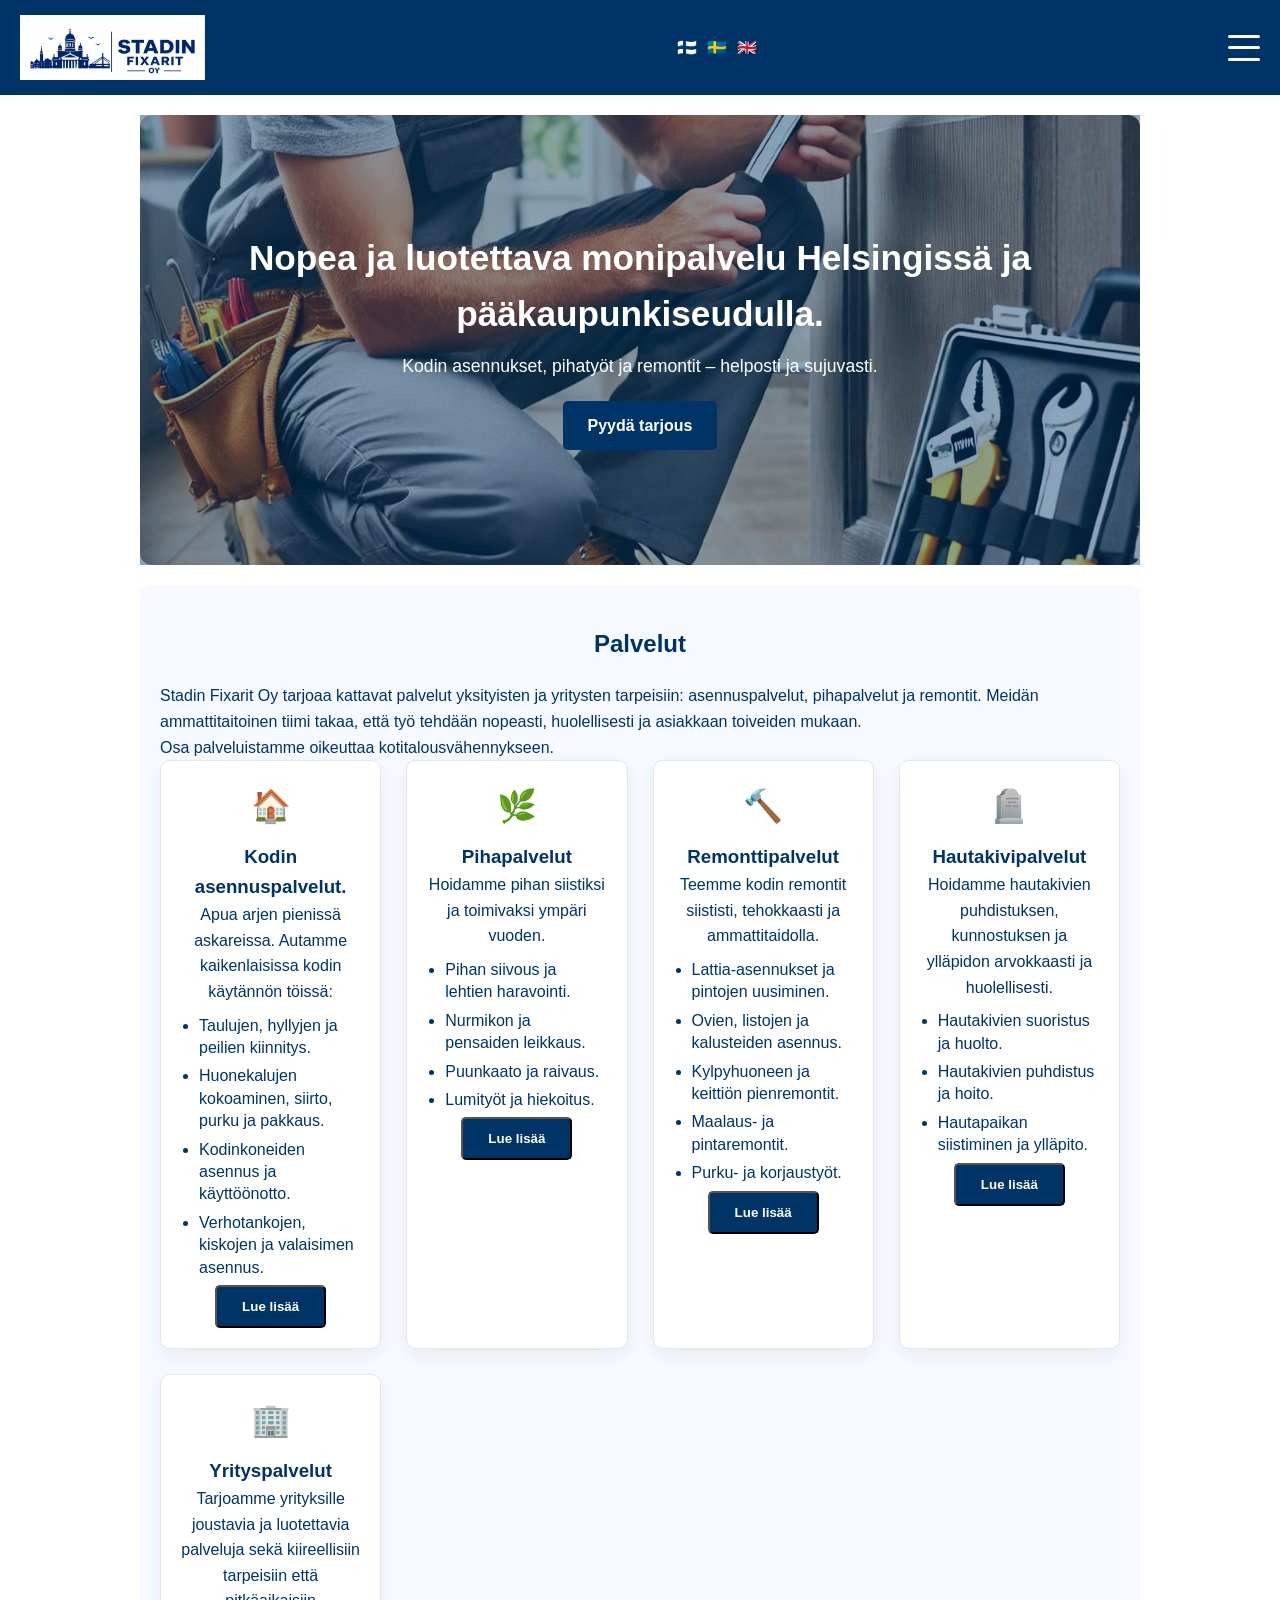
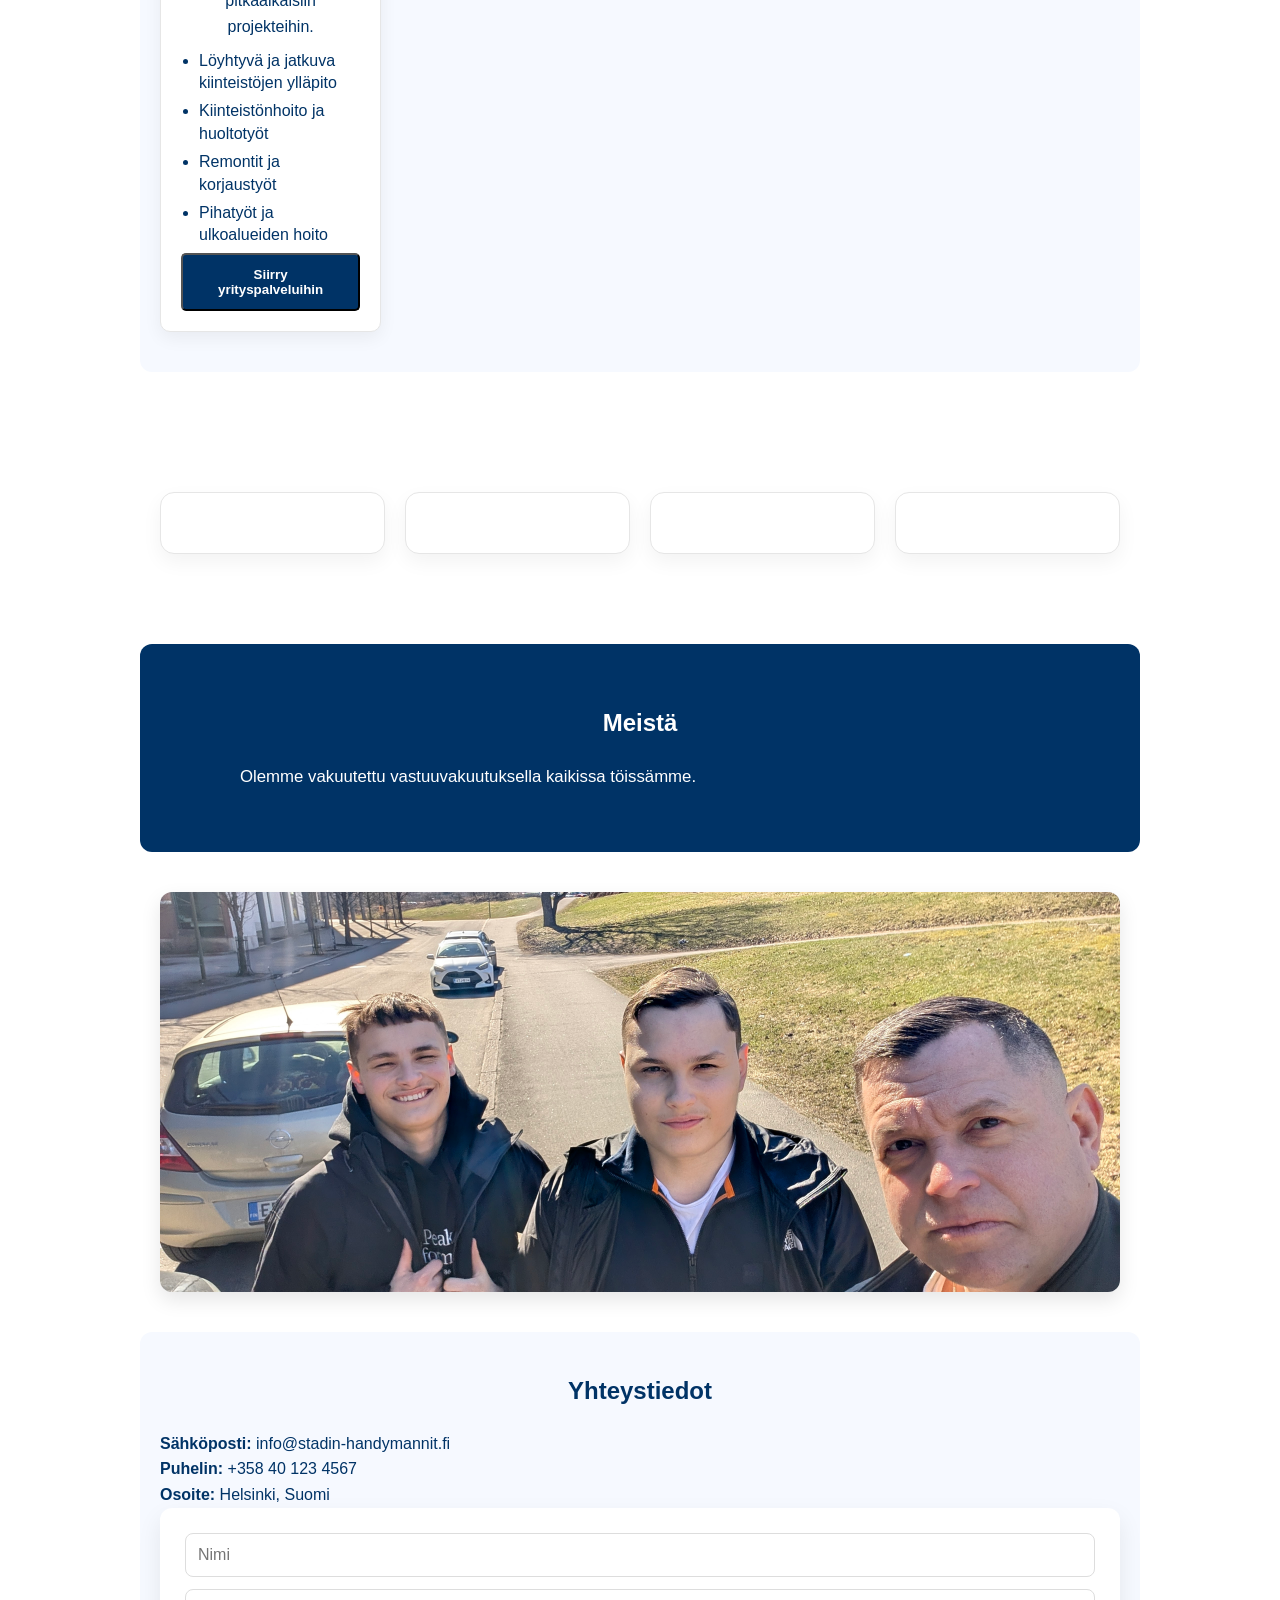
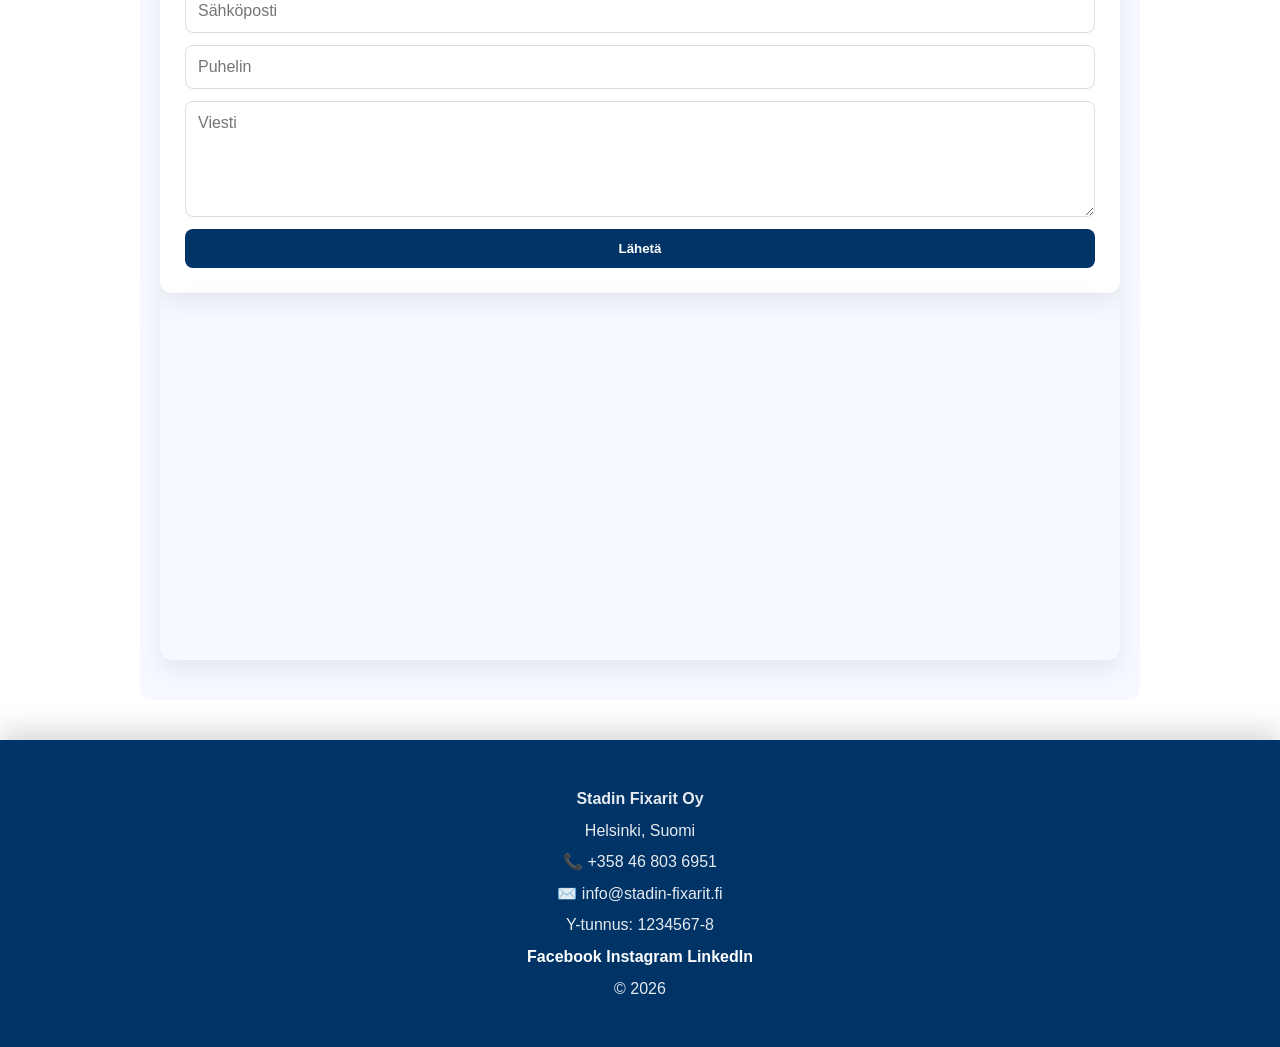
==== commit 84b796e4: "Fix script tag formatting in index.html" ====
--- a/index.html
+++ b/index.html
@@ -332,7 +332,7 @@
     <p>© 2026</p>
 </footer>
 
+<script src="js/lang.js"></script>
 <script src="js/script.js"></script>
-<script src="js/lang.js"></script>
 </body>
 </html>
--- a/css/style.css
+++ b/css/style.css
@@ -481,12 +481,14 @@
 }
 
 /* =========================
-   MEISTÄ / ABOUT PREMIUM FEEL
+   MEISTÄ / ABOUT SECTION
 ========================= */
 
 #about {
     position: relative;
     padding: 60px 20px;
+    background: #003366; /* samma blå som header */
+    color: #ffffff;
 }
 
 #about p {
@@ -494,28 +496,13 @@
     max-width: 800px;
     margin: 0 auto;
     line-height: 1.8;
-}
-
-/* liten “story highlight” känsla */
-#about::before {
-    content: "";
-    position: absolute;
-    inset: 0;
-    background: radial-gradient(circle at top, rgba(0,51,102,0.05), transparent 60%);
-    pointer-events: none;
-}
-#about {
-    position: relative;
-    background: url("../images/about.jpg") center/cover no-repeat;
-    color: #ffffff;
-}
+    color: #ffffff;
+}
+
+/* säkerställer att innehåll ligger ovanför ev. andra layers */
 #about .about-content {
     position: relative;
     z-index: 2;
-}
-#about .about-overlay {
-    background: rgba(0, 51, 102, 0.6);
-    padding: 60px 20px;
 }
 /* =========================
    MOBILE IMPROVEMENTS
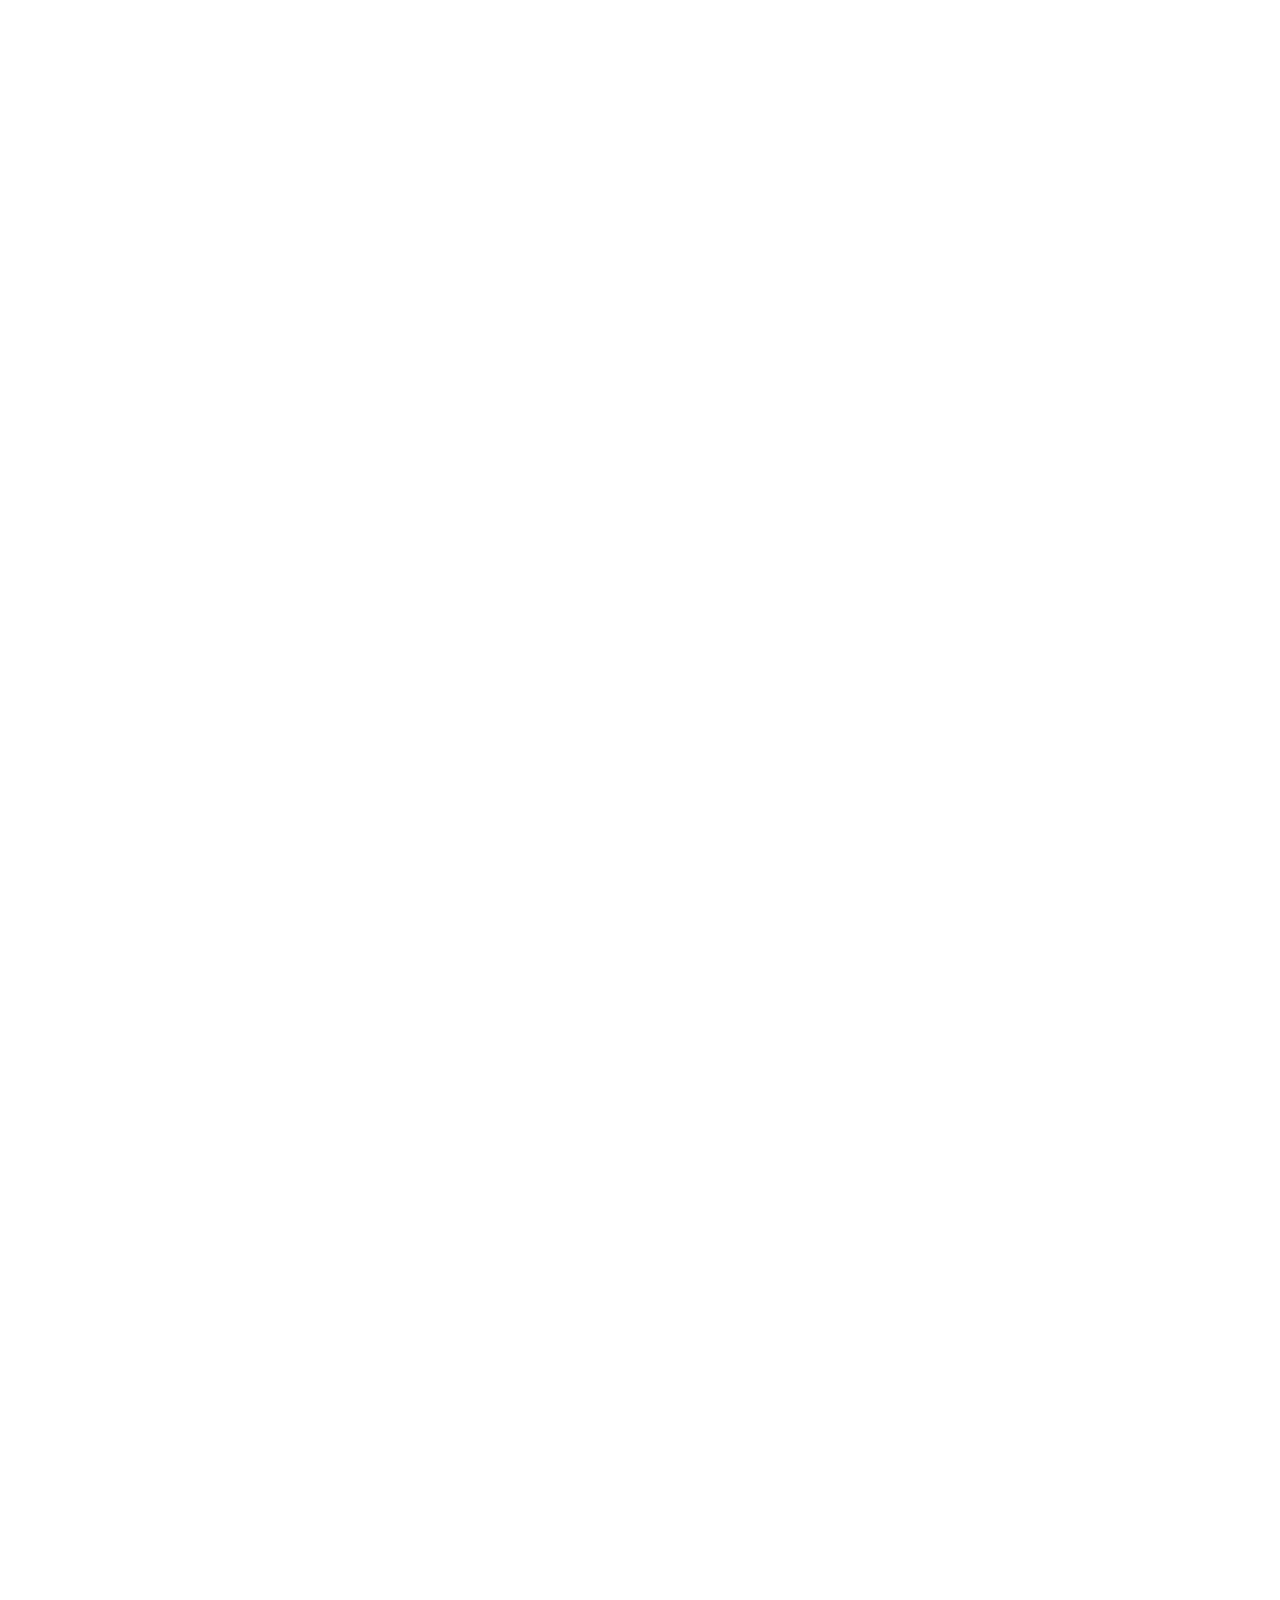
==== commit b2986dd6: "Add style for body visibility control Add CSS to control body visibility based on language readiness" ====
--- a/index.html
+++ b/index.html
@@ -1,6 +1,10 @@
 <!DOCTYPE html>
 <html lang="fi">
 <head>
+    <style>
+body { visibility: hidden; }
+body.lang-ready { visibility: visible; }
+    </style>
     <meta charset="UTF-8">
     <meta name="viewport" content="width=device-width, initial-scale=1.0">
     <title>Stadin Fixarit Oy</title>
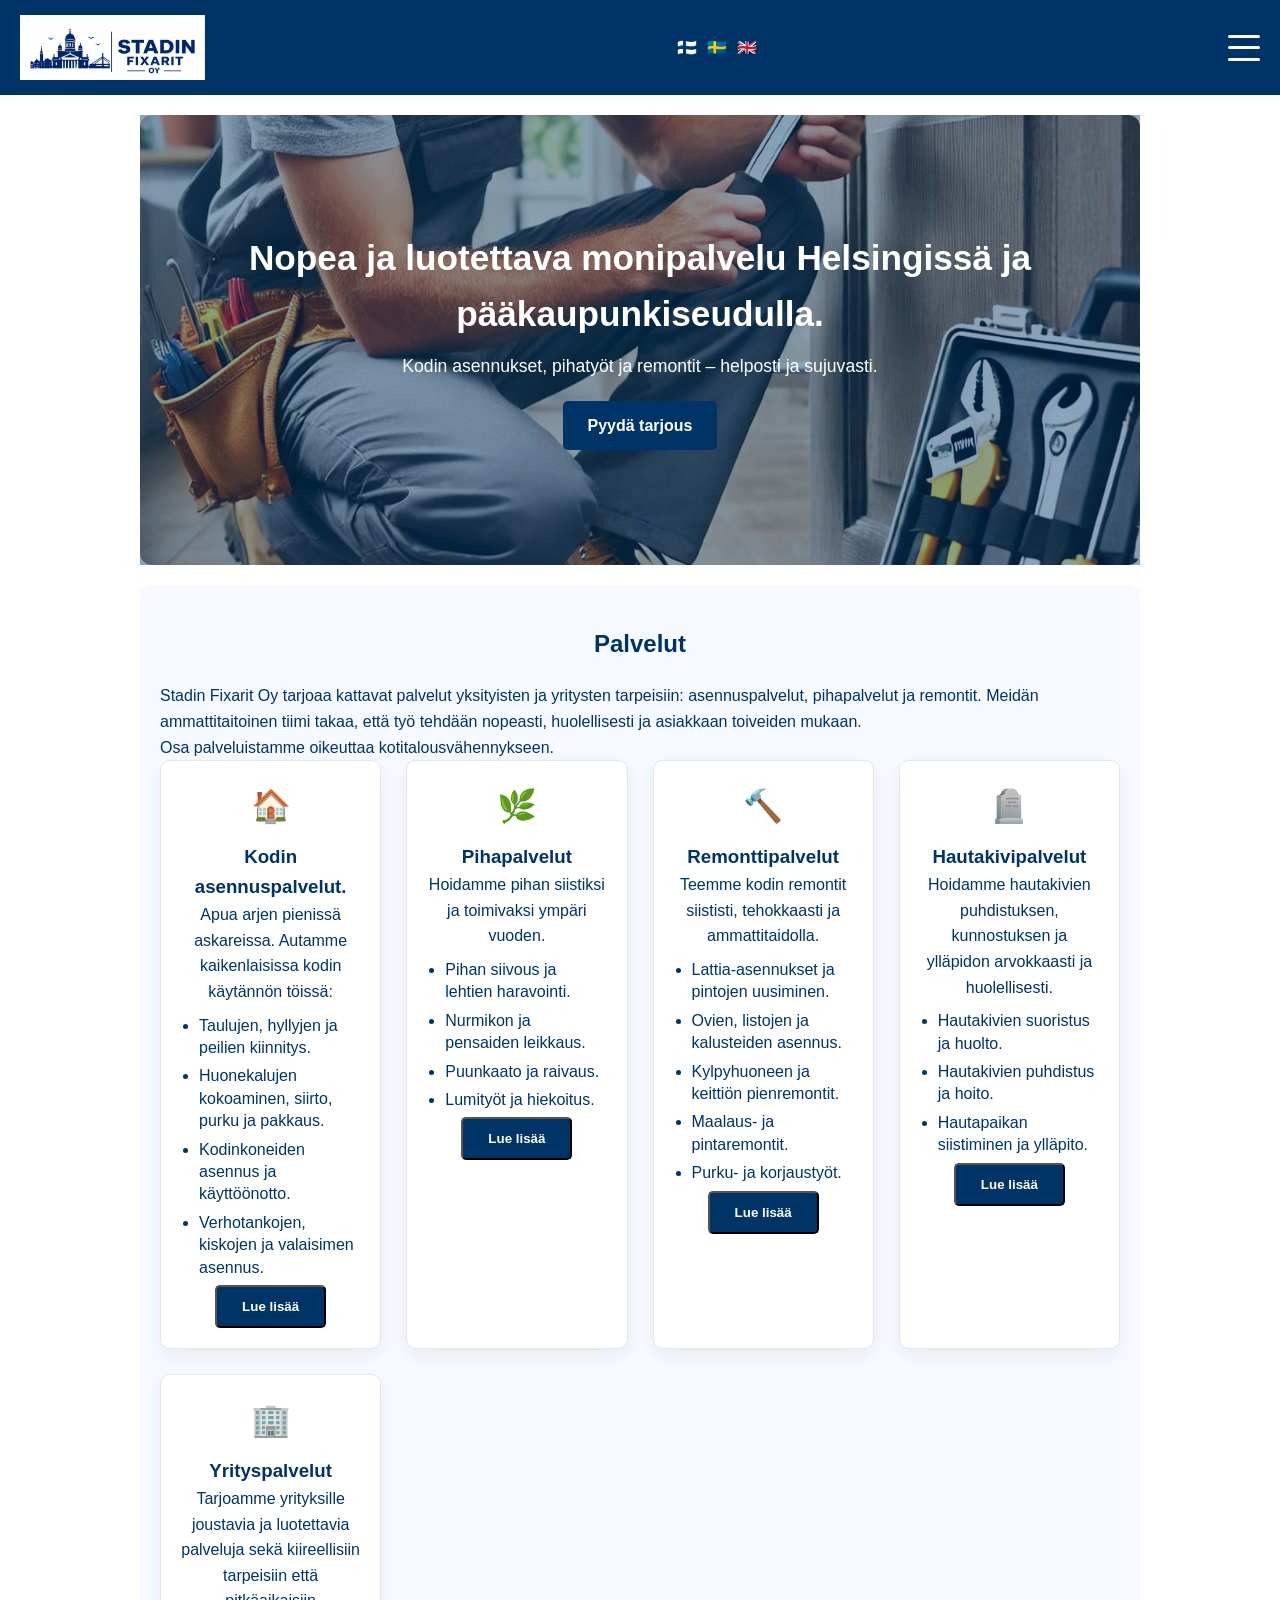
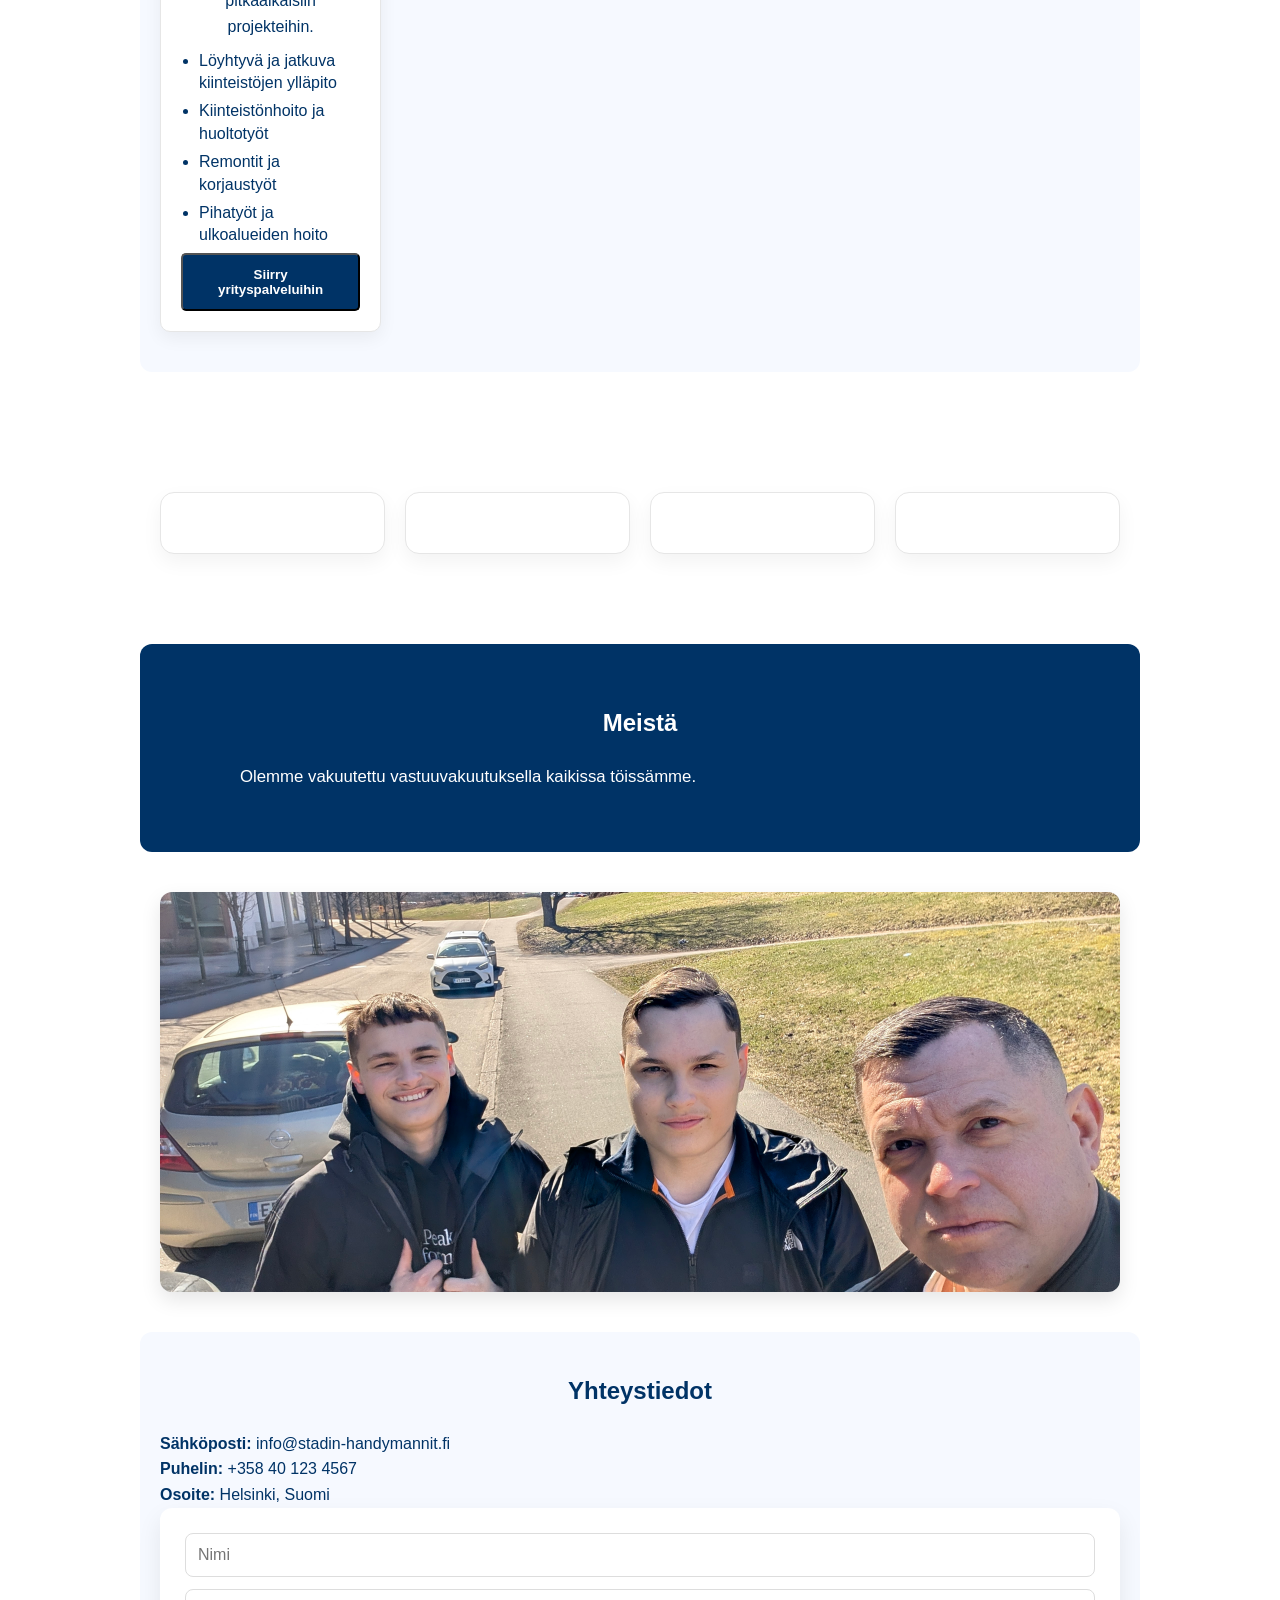
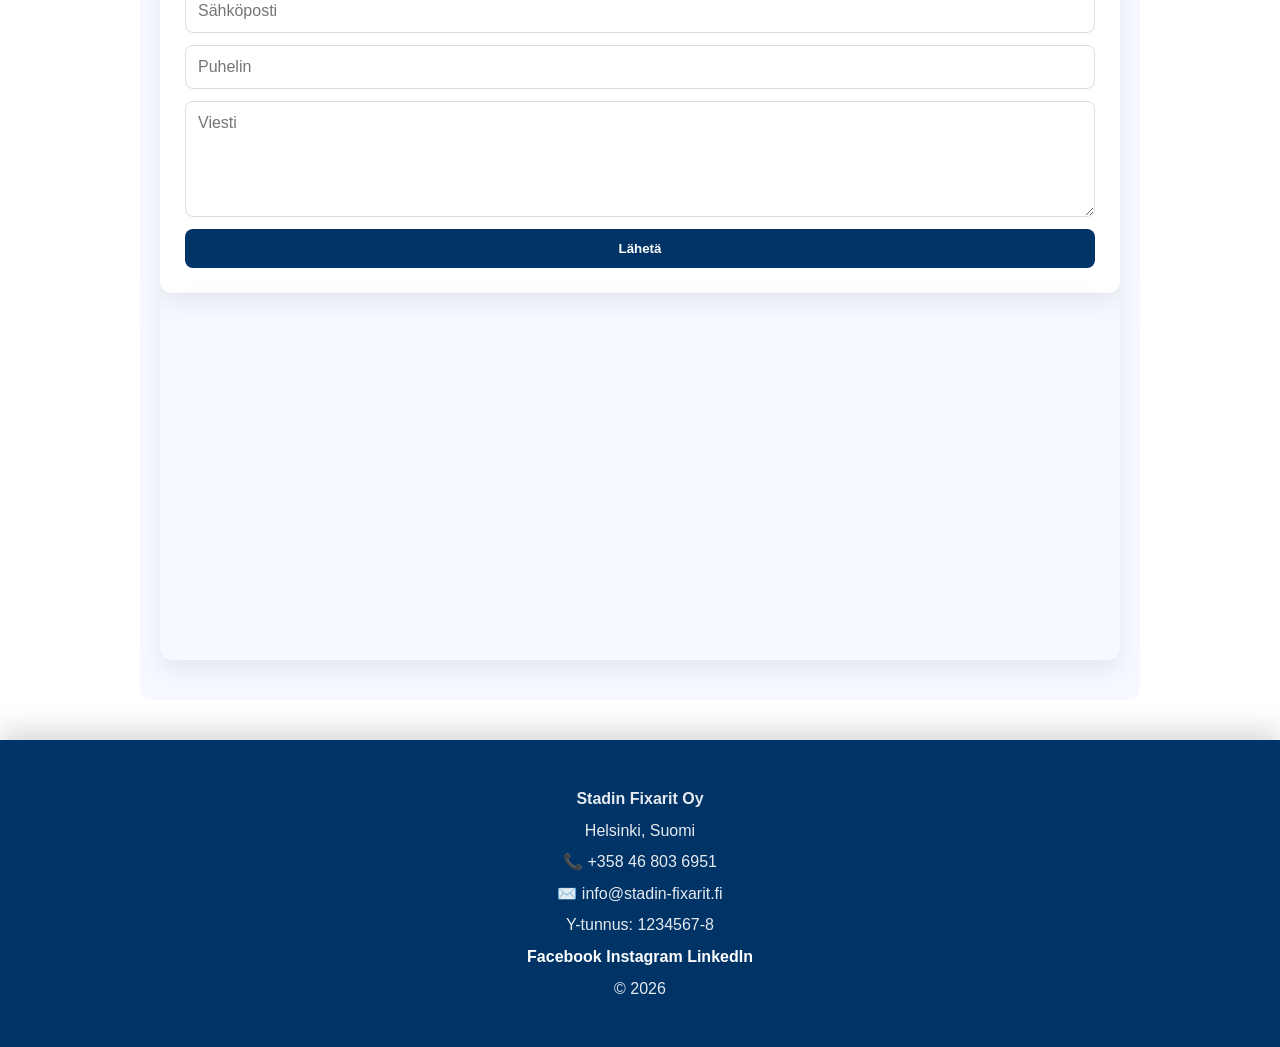
==== commit 26f8bcfe: "Remove inline CSS for body visibility Removed inline CSS that controls body visibility." ====
--- a/index.html
+++ b/index.html
@@ -1,10 +1,6 @@
 <!DOCTYPE html>
 <html lang="fi">
 <head>
-    <style>
-body { visibility: hidden; }
-body.lang-ready { visibility: visible; }
-    </style>
     <meta charset="UTF-8">
     <meta name="viewport" content="width=device-width, initial-scale=1.0">
     <title>Stadin Fixarit Oy</title>
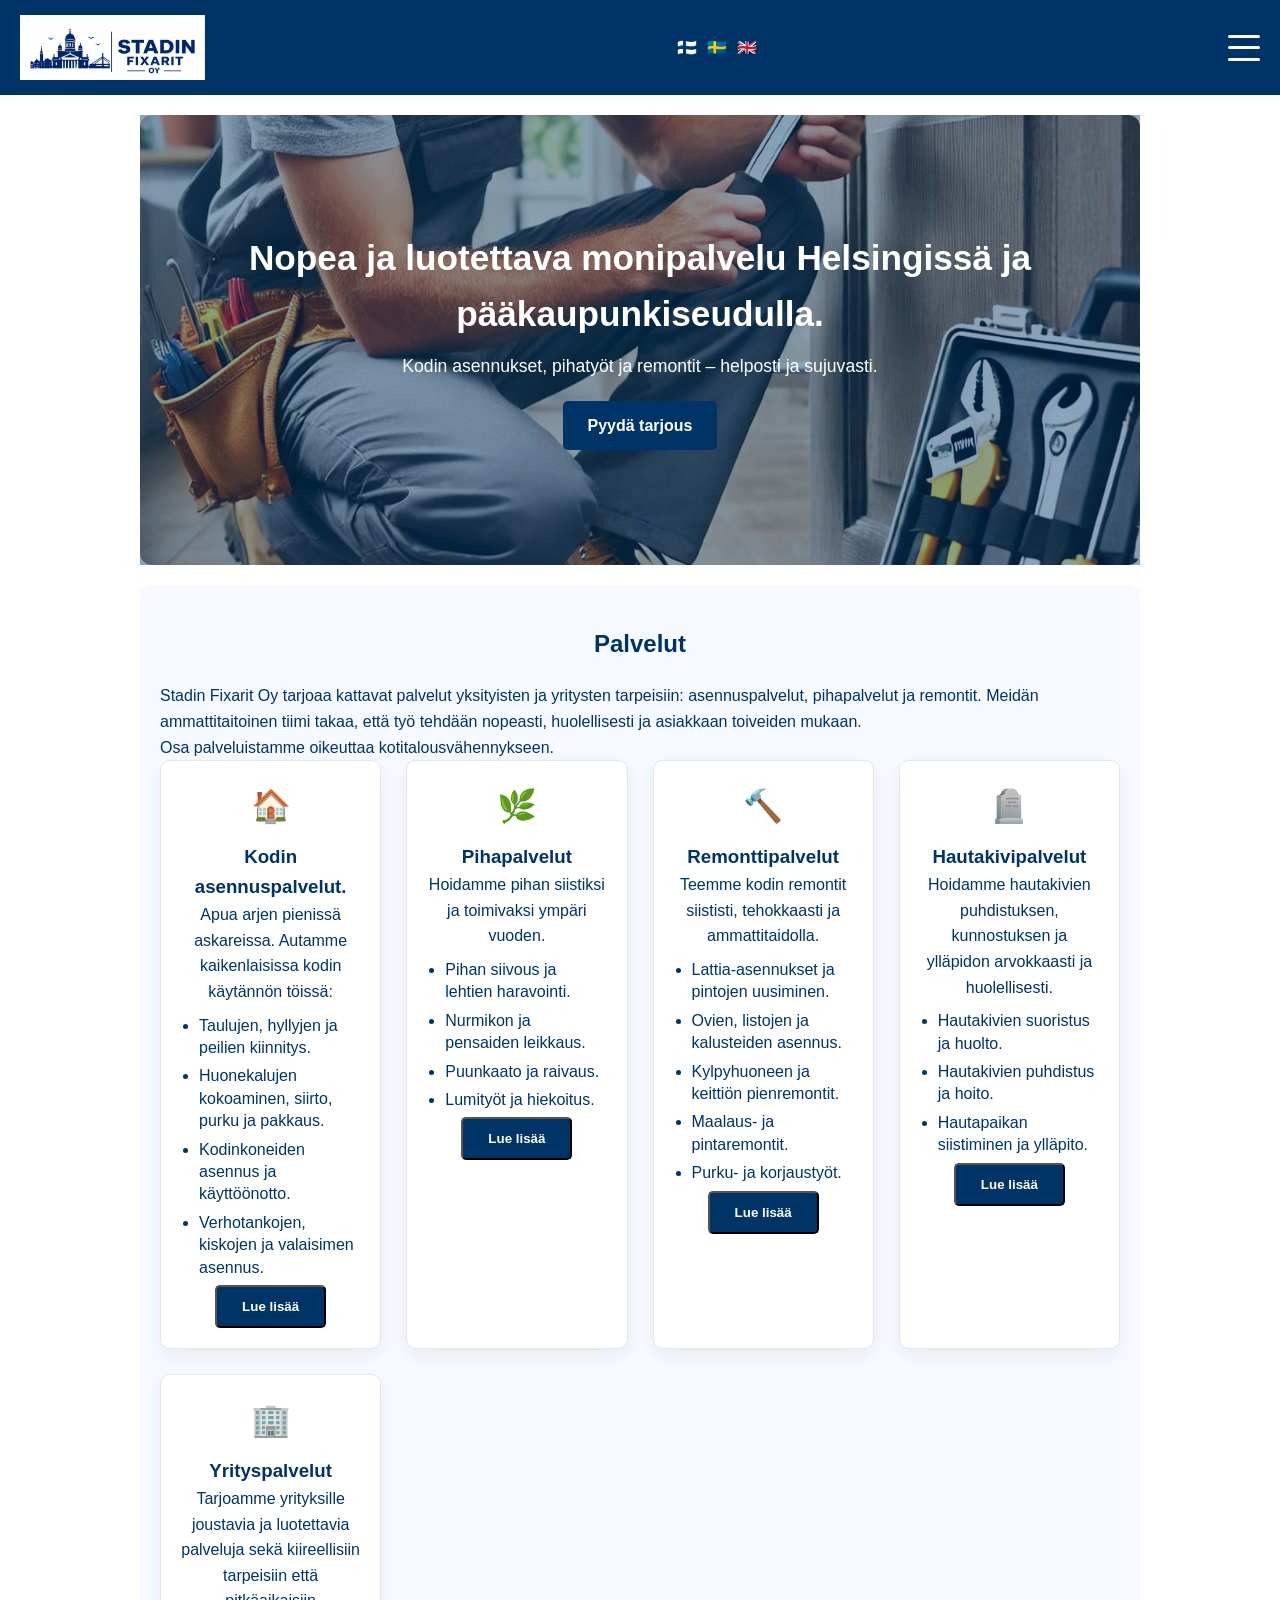
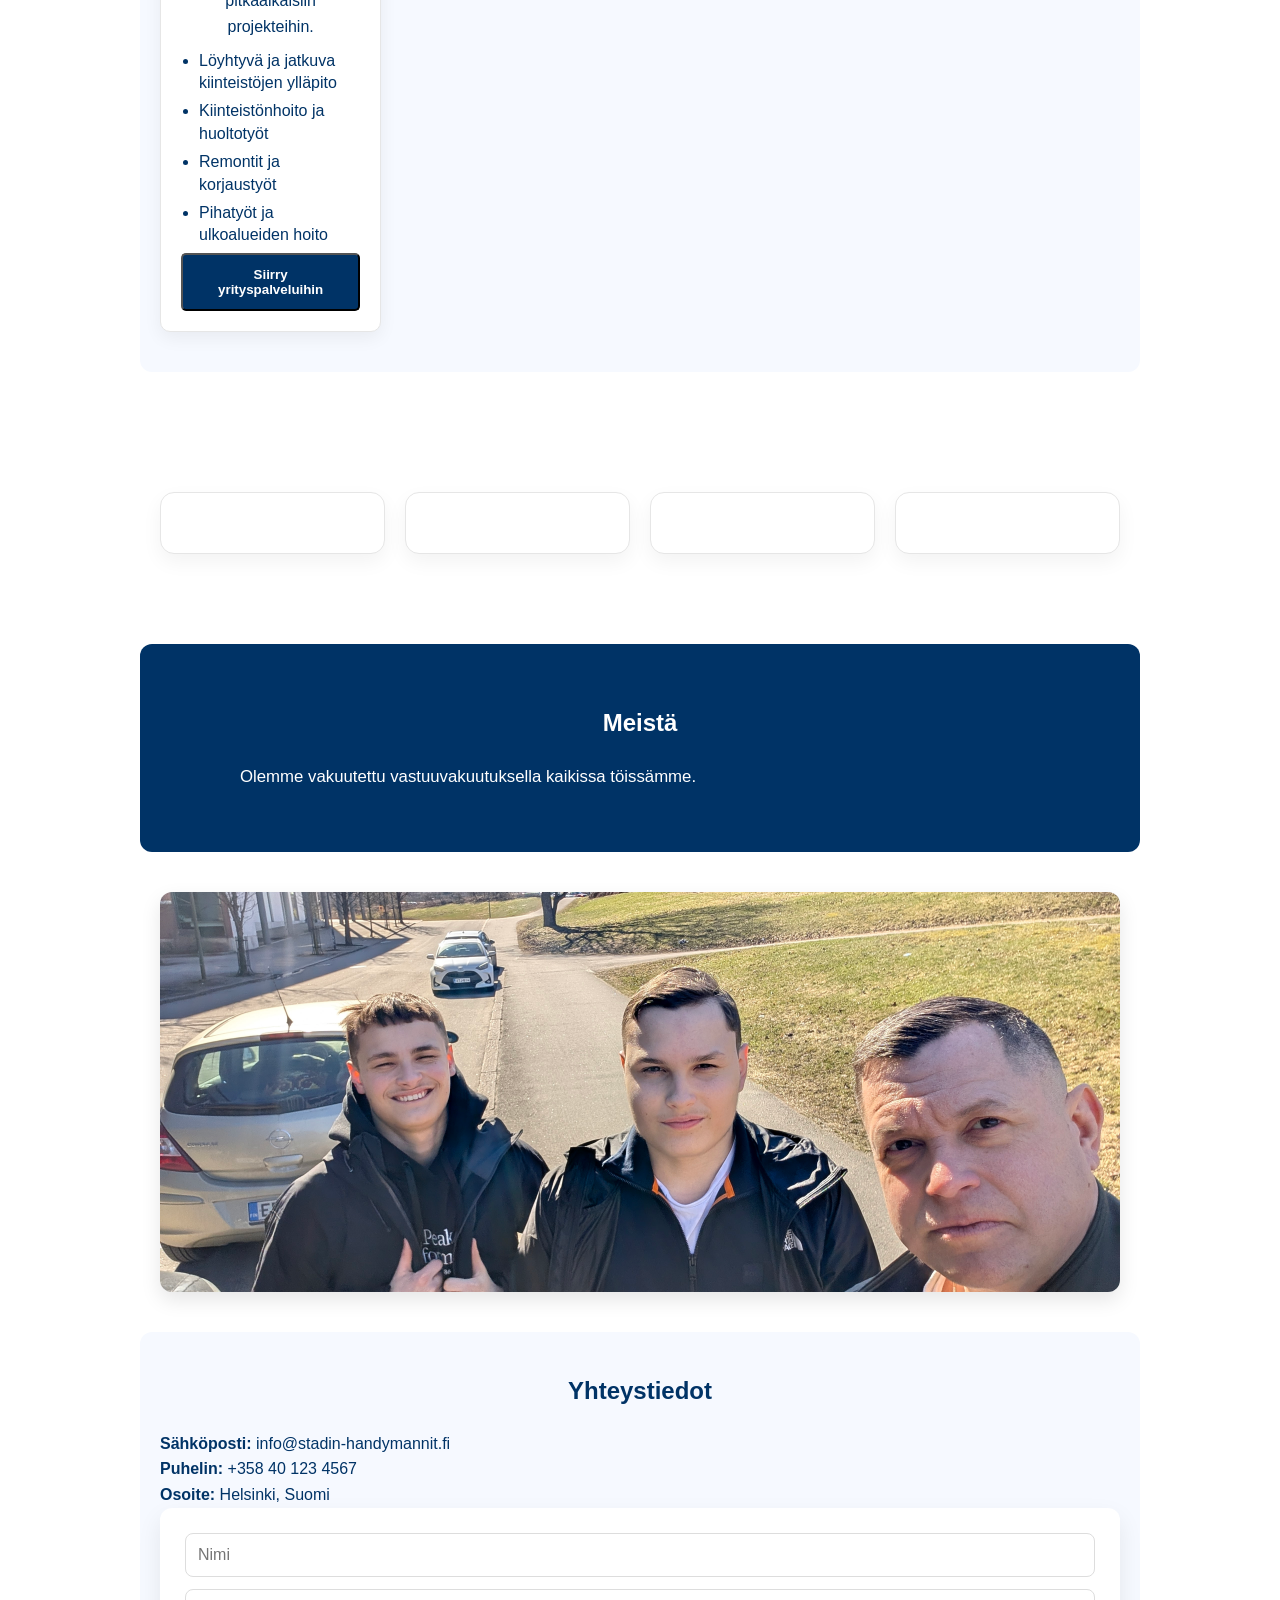
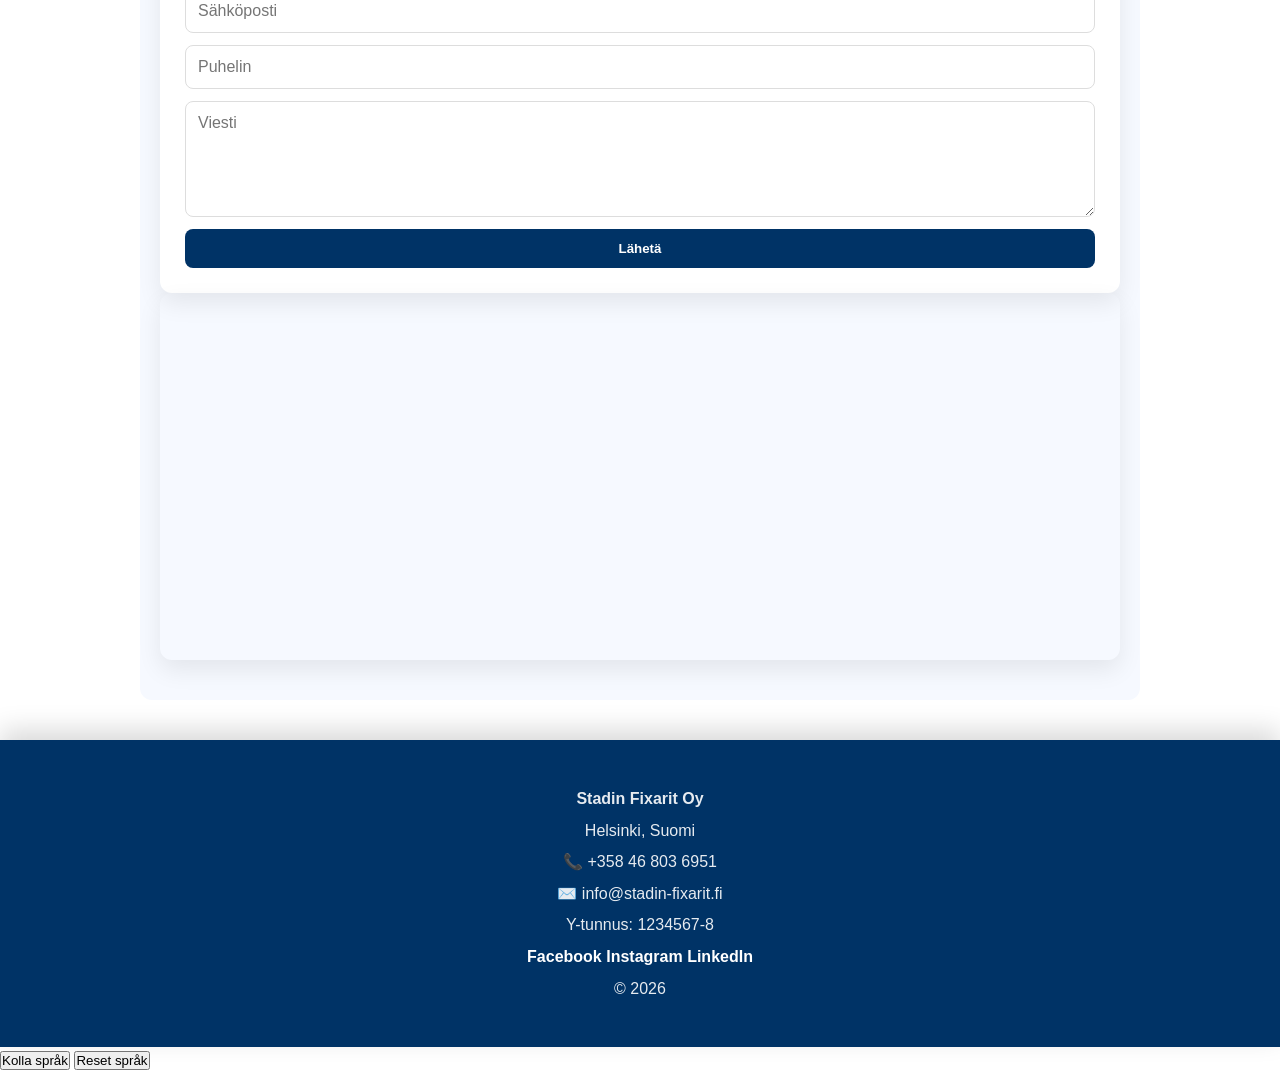
==== commit 98d701da: "Add test buttons for language functionality Added temporary buttons for language testing and reset f" ====
--- a/index.html
+++ b/index.html
@@ -332,7 +332,17 @@
     <p>© 2026</p>
 </footer>
 
+<script src="js/script.js"></script>
 <script src="js/lang.js"></script>
-<script src="js/script.js"></script>
+
+<!-- TEST-KNAPPAR (tillfälligt) -->
+<button onclick="alert(localStorage.getItem('lang'))">
+  Kolla språk
+</button>
+
+<button onclick="localStorage.removeItem('lang'); location.reload();">
+  Reset språk
+</button>
+</body>
 </body>
 </html>
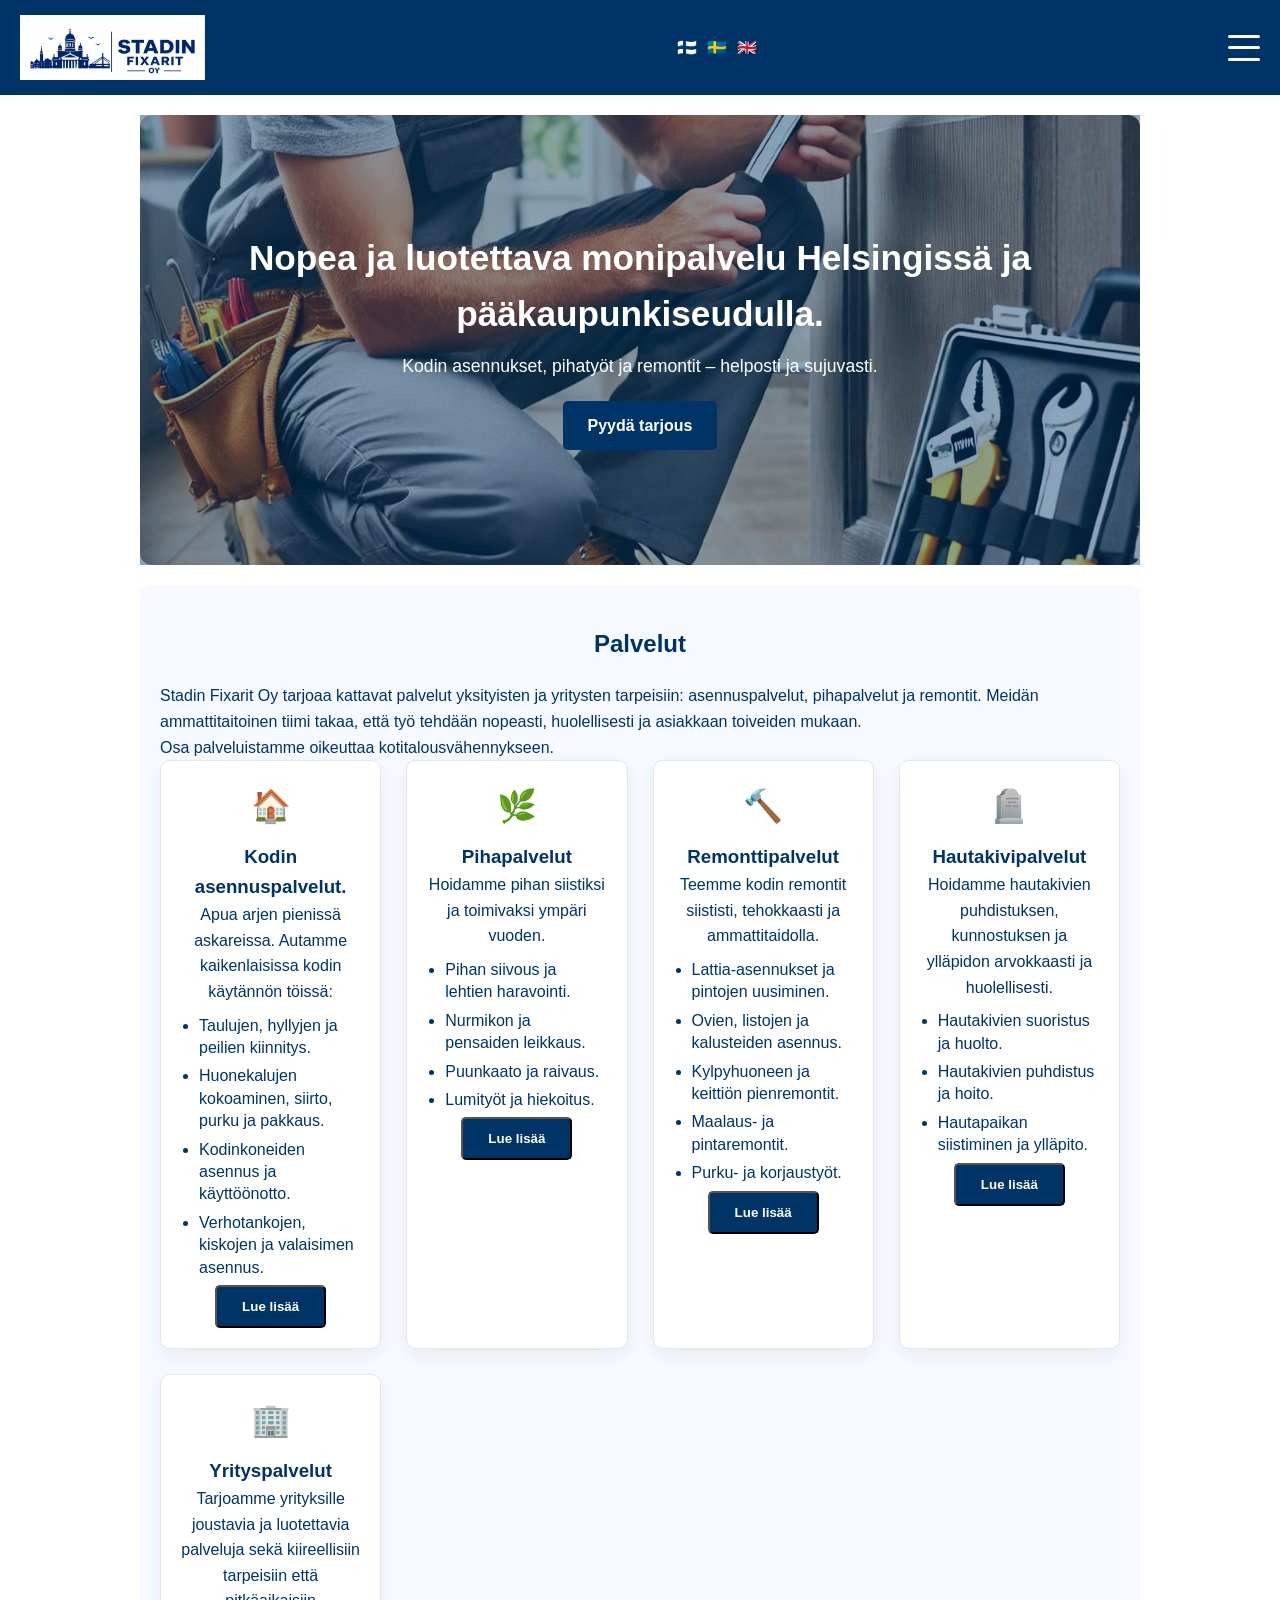
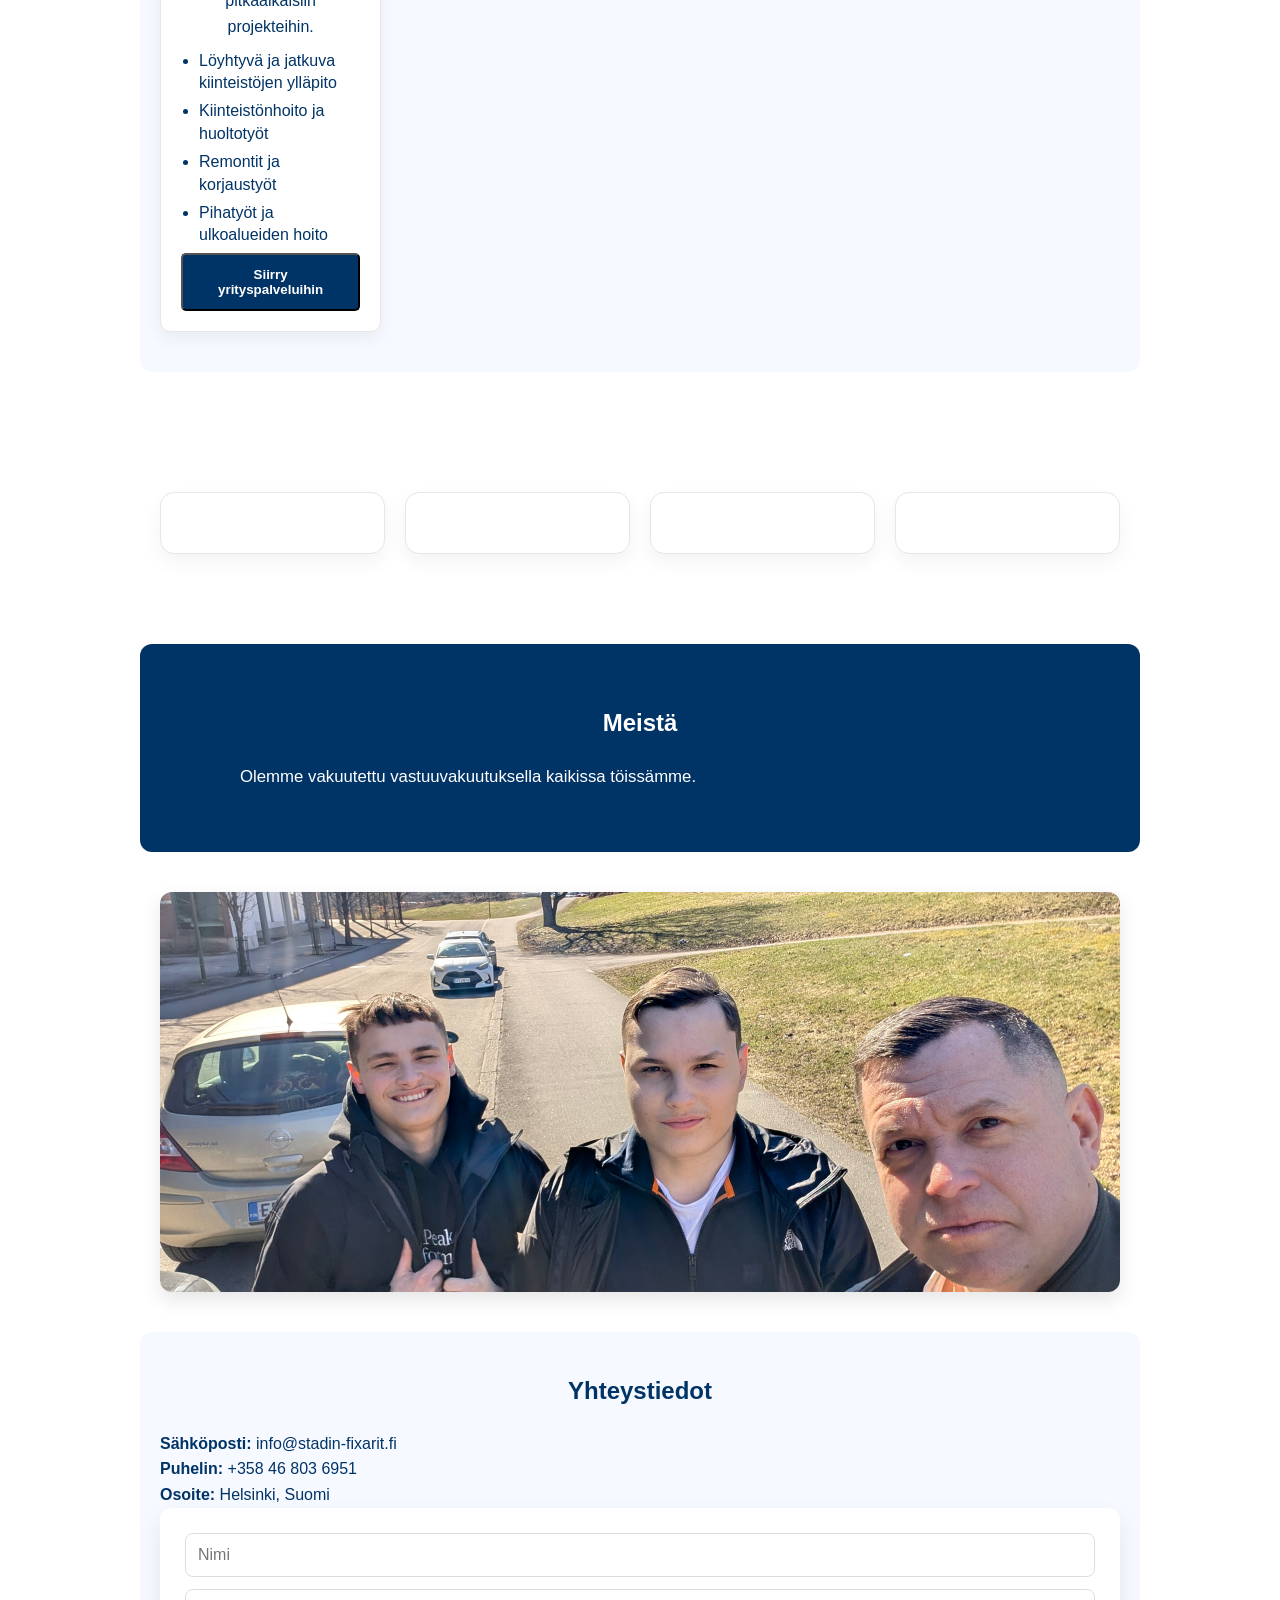
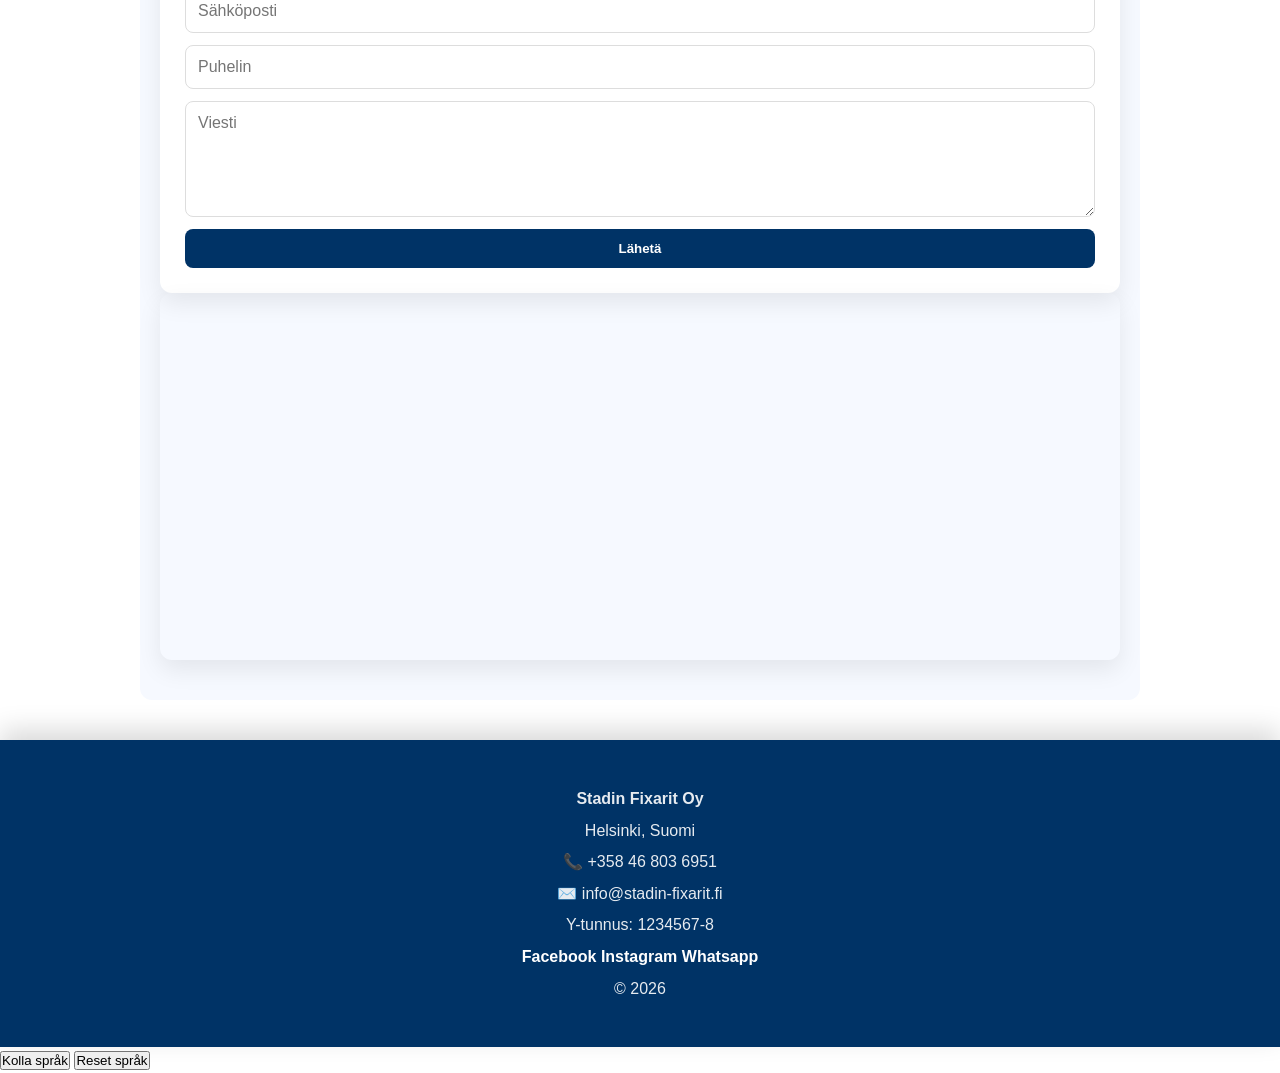
==== commit ceb944a9: "Update contact information and social links" ====
--- a/index.html
+++ b/index.html
@@ -284,8 +284,8 @@
     <div class="contact-container">
 
         <div class="contact-info">
-            <p><strong data-translate="emailLabel">Sähköposti:</strong> info@stadin-handymannit.fi</p>
-            <p><strong data-translate="phoneLabel">Puhelin:</strong> +358 40 123 4567</p>
+            <p><strong data-translate="emailLabel">Sähköposti:</strong> info@stadin-fixarit.fi</p>
+            <p><strong data-translate="phoneLabel">Puhelin:</strong> +358 46 803 6951</p>
             <p><strong data-translate="addressLabel">Osoite:</strong> Helsinki, Suomi</p>
         </div>
 
@@ -326,7 +326,7 @@
     <div class="social-links">
         <a href="#" data-translate="facebook">Facebook</a>
         <a href="#" data-translate="instagram">Instagram</a>
-        <a href="#" data-translate="linkedin">LinkedIn</a>
+        <a href="#" data-translate="Whatsapp">Whatsapp</a>
     </div>
 
     <p>© 2026</p>
